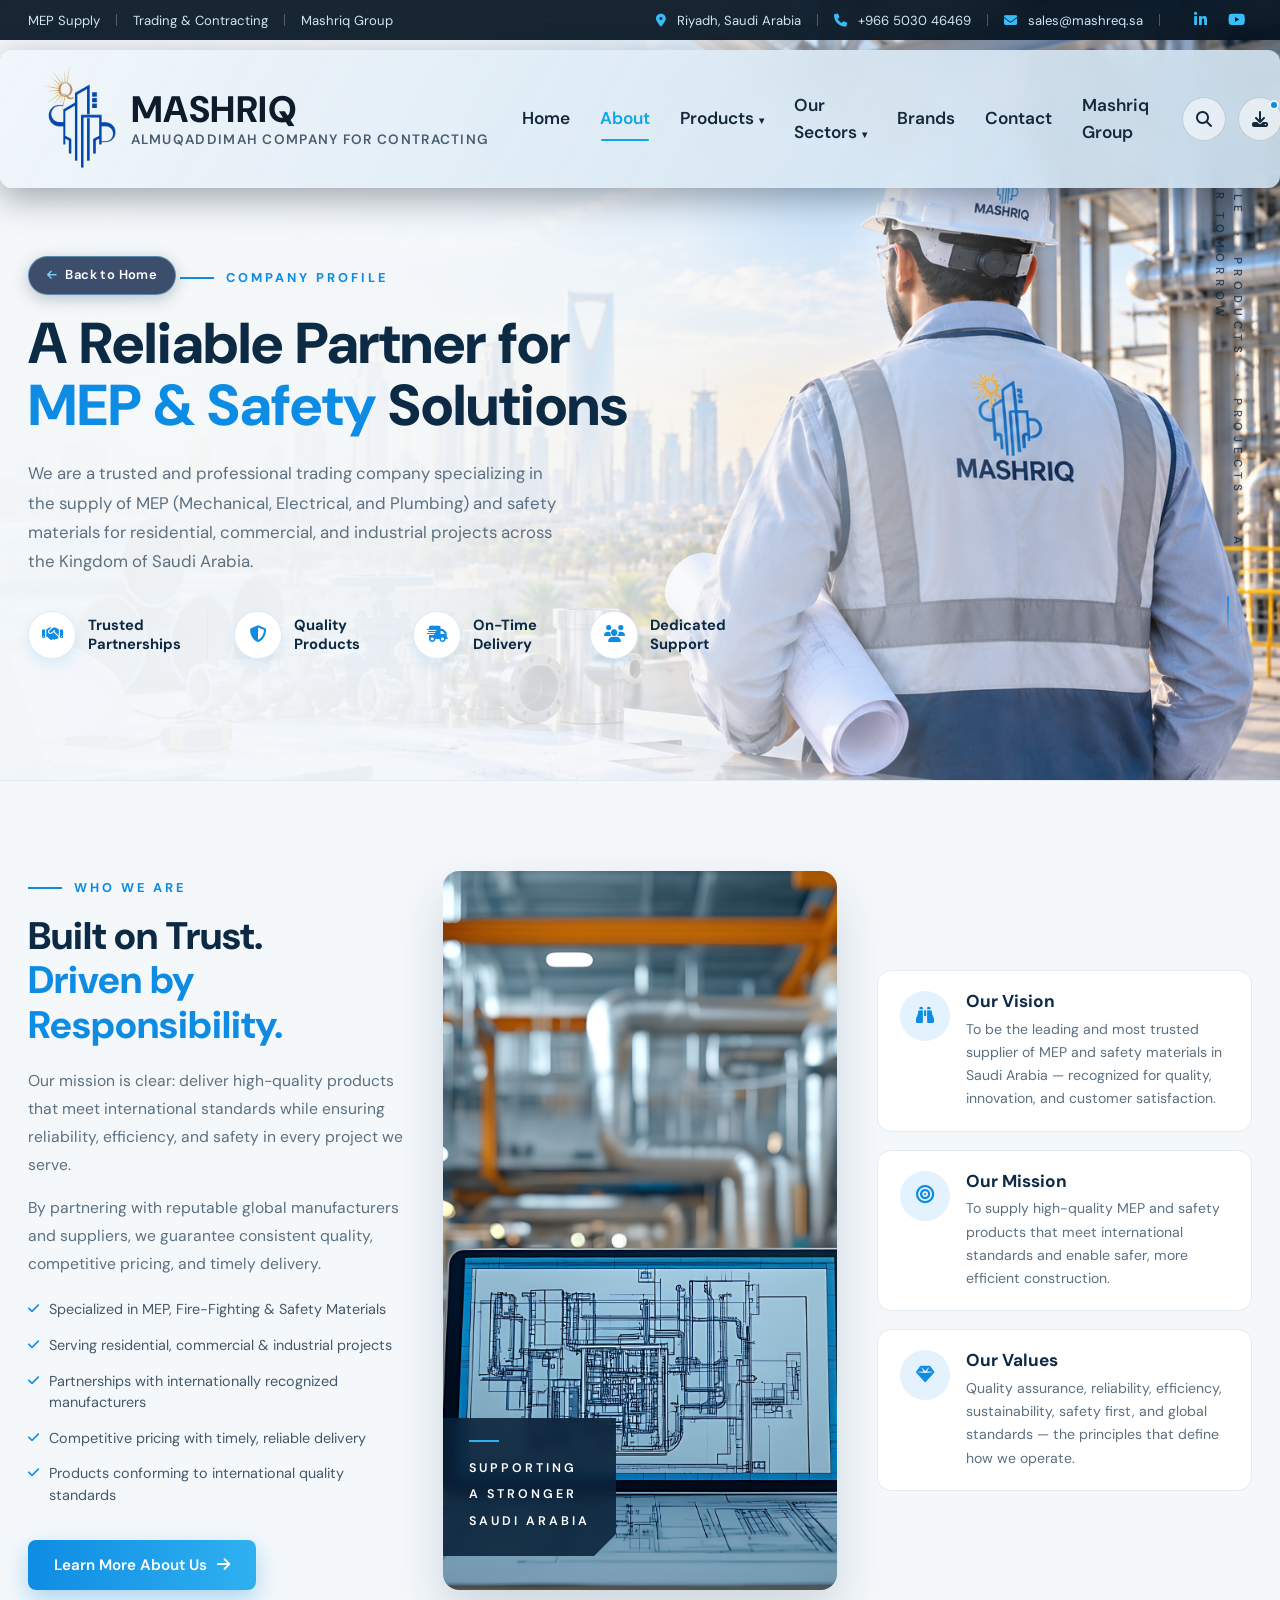
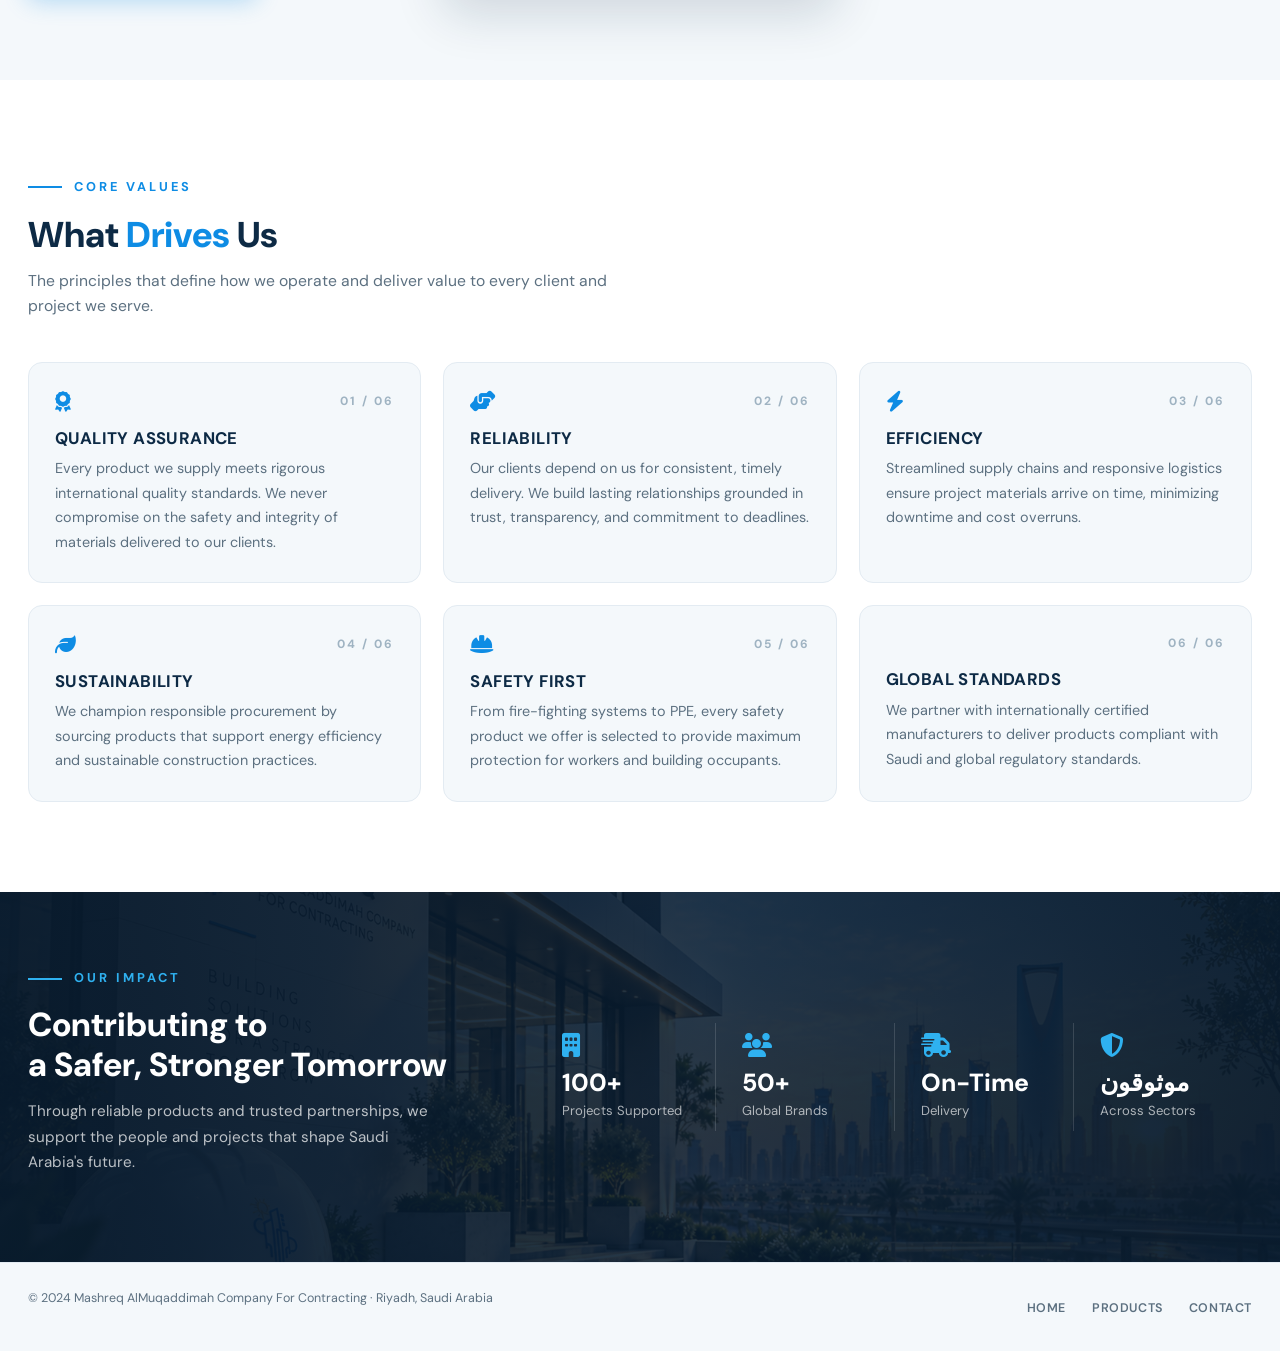
==== aboutus.html @ 063267ce "Initial commit of Mashriq Almuqaddimah site redesign with Saudi Arabia SEO. EOF  Co-authored-by: Cur" ====
<!DOCTYPE html>
<html lang="en" dir="ltr">
<head>
  <meta charset="UTF-8">
  <meta name="viewport" content="width=device-width, initial-scale=1.0">
  <title>About Us · Mashreq MEP & Safety</title>

  <link href="https://cdn.jsdelivr.net/npm/bootstrap@5.3.2/dist/css/bootstrap.min.css" rel="stylesheet">
  <link rel="preconnect" href="https://fonts.googleapis.com">
  <link rel="preconnect" href="https://fonts.gstatic.com" crossorigin>
  <link href="https://fonts.googleapis.com/css2?family=DM+Sans:ital,opsz,wght@0,9..40,300;0,9..40,400;0,9..40,500;0,9..40,600;0,9..40,700;1,9..40,400&family=DM+Serif+Display:ital@0;1&family=IBM+Plex+Mono:wght@400;500;600&display=swap" rel="stylesheet">
  <link rel="stylesheet" href="https://cdnjs.cloudflare.com/ajax/libs/font-awesome/6.5.0/css/all.min.css">
  <link rel="stylesheet" href="styles.css?v=10">
  <style>
    :root {
      --ab-navy: #0d2a45;
      --ab-blue: #0e8ce4;
      --ab-blue-light: #2fb1f0;
      --ab-ice: #f4f8fb;
      --ab-line: #e3ebf2;
      --ab-muted: #5c7080;
    }

    *, *::before, *::after { box-sizing: border-box; margin: 0; padding: 0; }
    html { scroll-behavior: smooth; }

    body {
      font-family: 'DM Sans', sans-serif;
      background: #fff;
      color: var(--ab-navy);
      overflow-x: hidden;
      font-size: 16px;
      line-height: 1.6;
      -webkit-font-smoothing: antialiased;
    }
    a { text-decoration: none; color: inherit; }
    img { max-width: 100%; display: block; }

    /* ── HERO ── */
    .ab-hero {
      position: relative;
      min-height: 780px;
      display: flex;
      align-items: center;
      background: url('./images/about-engineer.png') center 8% / cover no-repeat;
      overflow: hidden;
    }
    .ab-hero::before {
      content: '';
      position: absolute; inset: 0;
      background: linear-gradient(95deg,
        rgba(244, 248, 251, 0.98) 0%,
        rgba(244, 248, 251, 0.95) 34%,
        rgba(244, 248, 251, 0.78) 52%,
        rgba(244, 248, 251, 0.08) 78%);
    }
    .ab-hero-inner {
      position: relative; z-index: 2;
      width: 100%;
      max-width: 1280px;
      margin: 0 auto;
      padding: 215px 28px 80px;
    }
    .ab-eyebrow {
      display: inline-flex; align-items: center; gap: 12px;
      font-size: 0.8rem; font-weight: 700; letter-spacing: 3px;
      color: var(--ab-blue); text-transform: uppercase; margin-bottom: 16px;
    }
    .ab-eyebrow::before { content: ""; width: 34px; height: 2px; background: var(--ab-blue); }
    .ab-hero h1 {
      font-size: clamp(2.4rem, 4.6vw, 3.6rem);
      font-weight: 800; color: var(--ab-navy);
      line-height: 1.08; max-width: 620px; margin-bottom: 22px;
    }
    .ab-hero h1 span { color: var(--ab-blue); }
    .ab-hero-sub {
      color: var(--ab-muted); font-size: 1.05rem; line-height: 1.75;
      max-width: 540px; margin-bottom: 34px;
    }
    .ab-feats { display: flex; align-items: center; gap: 26px; flex-wrap: wrap; }
    .ab-feat { display: flex; align-items: center; gap: 12px; }
    .ab-feat + .ab-feat { border-left: 1px solid var(--ab-line); padding-left: 26px; }
    .ab-feat-icon {
      width: 48px; height: 48px; border-radius: 50%;
      background: #fff; border: 1px solid var(--ab-line);
      color: var(--ab-blue); display: grid; place-items: center;
      font-size: 1.05rem; flex: none;
      box-shadow: 0 6px 14px rgba(14, 140, 228, 0.10);
    }
    .ab-feat b { display: block; font-size: 0.92rem; color: var(--ab-navy); line-height: 1.25; }

    .ab-vertical {
      position: absolute; right: 34px; top: 50%; transform: translateY(-50%);
      z-index: 2; writing-mode: vertical-rl;
      font-size: 0.72rem; font-weight: 600; letter-spacing: 5px;
      text-transform: uppercase; color: rgba(13, 42, 69, 0.75);
      display: flex; align-items: center; gap: 18px;
    }
    .ab-vertical::after {
      content: ''; width: 2px; height: 56px;
      background: linear-gradient(180deg, var(--ab-blue), transparent);
      margin-top: 14px;
    }

    /* ── STORY ── */
    .ab-story { background: var(--ab-ice); padding: 90px 28px; border-top: 1px solid var(--ab-line); }
    .ab-story-inner { max-width: 1280px; margin: 0 auto; display: grid; grid-template-columns: 1fr 1.05fr 1fr; gap: 40px; align-items: stretch; }
    .ab-story h2 {
      font-size: clamp(1.9rem, 3vw, 2.5rem); font-weight: 800;
      color: var(--ab-navy); line-height: 1.15; margin-bottom: 20px;
    }
    .ab-story h2 span { color: var(--ab-blue); display: block; }
    .ab-story-copy p { color: var(--ab-muted); font-size: 0.98rem; line-height: 1.8; margin-bottom: 14px; }
    .ab-checklist { list-style: none; padding: 0; margin: 8px 0 26px; }
    .ab-checklist li {
      display: flex; align-items: flex-start; gap: 10px;
      padding: 7px 0; font-size: 0.9rem; color: #43596b; line-height: 1.5;
    }
    .ab-checklist i { color: var(--ab-blue); font-size: 0.8rem; margin-top: 4px; }
    .ab-btn {
      display: inline-flex; align-items: center; gap: 10px;
      background: linear-gradient(90deg, var(--ab-blue), var(--ab-blue-light));
      color: #fff; font-weight: 600; font-size: 0.95rem;
      padding: 13px 26px; border-radius: 8px;
      box-shadow: 0 10px 24px rgba(14, 140, 228, 0.32);
      transition: transform 0.25s ease, box-shadow 0.25s ease;
    }
    .ab-btn:hover { transform: translateY(-2px); box-shadow: 0 14px 30px rgba(14, 140, 228, 0.42); color: #fff; }

    .ab-story-img { position: relative; border-radius: 16px; overflow: hidden; min-height: 420px; box-shadow: 0 24px 50px rgba(13, 42, 69, 0.16); }
    .ab-story-img img { position: absolute; inset: 0; width: 100%; height: 100%; object-fit: cover; }
    .ab-img-badge {
      position: absolute; left: 0; bottom: 34px;
      background: rgba(10, 34, 56, 0.88); backdrop-filter: blur(6px);
      color: #fff; padding: 22px 26px;
      clip-path: polygon(0 0, 100% 0, 100% calc(100% - 22px), calc(100% - 22px) 100%, 0 100%);
      max-width: 220px;
    }
    .ab-img-badge::before { content: ''; display: block; width: 30px; height: 2px; background: var(--ab-blue-light); margin-bottom: 12px; }
    .ab-img-badge span {
      font-size: 0.78rem; font-weight: 600; letter-spacing: 3px;
      text-transform: uppercase; line-height: 1.9;
    }

    .ab-vm-cards { display: flex; flex-direction: column; gap: 18px; justify-content: center; }
    .ab-vm-card {
      background: #fff; border: 1px solid var(--ab-line); border-radius: 14px;
      padding: 20px 22px; display: flex; gap: 16px; align-items: flex-start;
      transition: transform 0.25s ease, box-shadow 0.25s ease;
    }
    .ab-vm-card:hover { transform: translateY(-4px); box-shadow: 0 18px 36px rgba(13, 42, 69, 0.10); }
    .ab-vm-icon {
      width: 50px; height: 50px; border-radius: 50%; flex: none;
      background: #e3f2fc; color: var(--ab-blue);
      display: grid; place-items: center; font-size: 1.15rem;
    }
    .ab-vm-card h4 { font-size: 1.08rem; font-weight: 700; color: var(--ab-navy); margin-bottom: 6px; }
    .ab-vm-card p { font-size: 0.88rem; color: var(--ab-muted); line-height: 1.65; margin: 0; }

    /* ── VALUES ── */
    .ab-values { background: #fff; padding: 90px 28px; }
    .ab-values-inner { max-width: 1280px; margin: 0 auto; }
    .ab-values-head { max-width: 620px; margin-bottom: 44px; }
    .ab-values-head h2 { font-size: clamp(1.8rem, 2.8vw, 2.4rem); font-weight: 800; color: var(--ab-navy); margin-bottom: 12px; }
    .ab-values-head h2 span { color: var(--ab-blue); }
    .ab-values-head p { color: var(--ab-muted); font-size: 0.98rem; }
    .ab-values-grid { display: grid; grid-template-columns: repeat(3, 1fr); gap: 22px; }
    .ab-value-card {
      background: var(--ab-ice); border: 1px solid var(--ab-line); border-radius: 14px;
      padding: 28px 26px; transition: transform 0.25s ease, box-shadow 0.25s ease, background 0.25s ease;
    }
    .ab-value-card:hover { transform: translateY(-5px); background: #fff; box-shadow: 0 18px 38px rgba(13, 42, 69, 0.10); }
    .ab-value-top { display: flex; align-items: center; justify-content: space-between; margin-bottom: 16px; }
    .ab-value-top i { color: var(--ab-blue); font-size: 1.3rem; }
    .ab-value-top span { font-size: 0.75rem; font-weight: 700; letter-spacing: 2px; color: #9fb3c2; }
    .ab-value-card h4 { font-size: 1.05rem; font-weight: 700; color: var(--ab-navy); text-transform: uppercase; letter-spacing: 0.4px; margin-bottom: 8px; }
    .ab-value-card p { font-size: 0.9rem; color: var(--ab-muted); line-height: 1.7; margin: 0; }

    /* ── IMPACT ── */
    .ab-impact { position: relative; background: #0a2238; overflow: hidden; }
    .ab-impact::before {
      content: ''; position: absolute; inset: 0;
      background: url('./images/hq-skyline.png') center / cover no-repeat;
      opacity: 0.28;
    }
    .ab-impact::after {
      content: ''; position: absolute; inset: 0;
      background: linear-gradient(90deg, rgba(8, 26, 44, 0.92) 0%, rgba(8, 26, 44, 0.55) 55%, rgba(8, 26, 44, 0.85) 100%);
    }
    .ab-impact-inner {
      position: relative; z-index: 2;
      max-width: 1280px; margin: 0 auto; padding: 70px 28px;
      display: flex; align-items: center; gap: 50px; flex-wrap: wrap;
    }
    .ab-impact-copy { flex: 1 1 380px; color: #fff; }
    .ab-impact-copy .ab-eyebrow { color: var(--ab-blue-light); }
    .ab-impact-copy .ab-eyebrow::before { background: var(--ab-blue-light); }
    .ab-impact-copy h2 { font-size: clamp(1.7rem, 2.6vw, 2.2rem); font-weight: 800; line-height: 1.2; margin-bottom: 14px; }
    .ab-impact-copy p { color: rgba(255, 255, 255, 0.72); font-size: 0.95rem; line-height: 1.7; max-width: 420px; }
    .ab-stats { flex: 2 1 560px; display: grid; grid-template-columns: repeat(4, 1fr); gap: 0; }
    .ab-stat { padding: 10px 26px; text-align: left; }
    .ab-stat + .ab-stat { border-left: 1px solid rgba(255, 255, 255, 0.14); }
    .ab-stat i { color: var(--ab-blue-light); font-size: 1.5rem; margin-bottom: 12px; }
    .ab-stat b { display: block; font-size: 1.55rem; font-weight: 800; color: #fff; line-height: 1.1; margin-bottom: 6px; }
    .ab-stat small { display: block; color: rgba(255, 255, 255, 0.65); font-size: 0.82rem; line-height: 1.4; }

    /* ── FOOTER ── */
    .mini-footer {
      background: var(--ab-ice); border-top: 1px solid var(--ab-line);
      padding: 26px 28px; display: flex; align-items: center;
      justify-content: space-between; flex-wrap: wrap; gap: 14px;
    }
    .mini-footer p { font-size: 0.78rem; color: var(--ab-muted); }
    .mini-footer .links a {
      font-size: 0.78rem; font-weight: 600; color: var(--ab-muted);
      margin-left: 22px; text-transform: uppercase; letter-spacing: 0.6px;
      transition: color 0.2s;
    }
    .mini-footer .links a:hover { color: var(--ab-blue); }

    /* ── ANIMATIONS ── */
    .fade-up { opacity: 0; transform: translateY(22px); transition: opacity 0.6s ease, transform 0.6s ease; }
    .fade-up.visible { opacity: 1; transform: translateY(0); }
    .fade-up:nth-child(2) { transition-delay: 0.08s; }
    .fade-up:nth-child(3) { transition-delay: 0.16s; }
    .fade-up:nth-child(4) { transition-delay: 0.24s; }

    /* ── RESPONSIVE ── */
    @media (max-width: 1120px) {
      .ab-story-inner { grid-template-columns: 1fr 1fr; }
      .ab-vm-cards { grid-column: 1 / -1; display: grid; grid-template-columns: repeat(3, 1fr); }
    }
    @media (max-width: 900px) {
      .ab-hero-inner { padding-top: 195px; }
      .ab-vertical { display: none; }
      .ab-story-inner { grid-template-columns: 1fr; }
      .ab-story-img { min-height: 320px; }
      .ab-vm-cards { grid-template-columns: 1fr; }
      .ab-values-grid { grid-template-columns: 1fr 1fr; }
      .ab-stats { grid-template-columns: 1fr 1fr; gap: 26px 0; }
      .ab-stat:nth-child(3) { border-left: 0; }
    }
    @media (max-width: 560px) {
      .ab-feat + .ab-feat { border-left: 0; padding-left: 0; }
      .ab-values-grid { grid-template-columns: 1fr; }
      .ab-stats { grid-template-columns: 1fr; }
      .ab-stat + .ab-stat { border-left: 0; border-top: 1px solid rgba(255,255,255,0.14); padding-top: 22px; }
      .ab-impact-inner { padding: 54px 24px; }
      .ab-story, .ab-values { padding: 60px 24px; }
    }
  </style>
  <!-- ============== NAV2 (same as index) ============== -->
<style>
    /* ── Navbar redesign (mockup style) ── */
    .nav2-wrap {
      position: fixed;
      top: 0;
      left: 0;
      right: 0;
      z-index: 1030;
    }
    .nav2-utility {
      background: rgba(6, 20, 34, 0.92);
      backdrop-filter: blur(10px);
      -webkit-backdrop-filter: blur(10px);
      color: #cfe6f5;
      font-size: 0.82rem;
    }
    .nav2-utility-inner {
      max-width: 1780px;
      margin: 0 auto;
      padding: 8px 28px;
      display: flex;
      align-items: center;
      justify-content: space-between;
      gap: 18px;
    }
    .nav2-u-left,
    .nav2-u-right {
      display: flex;
      align-items: center;
      gap: 0;
      list-style: none;
      margin: 0;
      padding: 0;
    }
    .nav2-u-left li,
    .nav2-u-right li {
      display: flex;
      align-items: center;
    }
    .nav2-u-left li:not(:first-child)::before,
    .nav2-u-right li:not(:first-child)::before {
      content: '';
      width: 1px;
      height: 12px;
      background: rgba(207, 230, 245, 0.3);
      margin: 0 16px;
    }
    .nav2-u-left a,
    .nav2-u-right a,
    .nav2-u-right span {
      color: #cfe6f5;
      text-decoration: none;
      white-space: nowrap;
      transition: color 0.15s;
    }
    .nav2-u-left a:hover,
    .nav2-u-right a:hover { color: #38bdf8; }
    .nav2-u-right i { color: #38bdf8; margin-right: 7px; }
    .nav2-u-soc {
      display: flex;
      gap: 14px;
      margin-left: 18px;
    }
    .nav2-u-soc a {
      color: #9fc3da;
      font-size: 0.95rem;
    }
    .nav2-u-soc a:hover { color: #38bdf8; }

    /* Floating glass navbar */
    .nav2-main {
      margin: 10px auto 0;
      max-width: 1780px;
      background: linear-gradient(120deg, rgba(240, 246, 251, 0.97) 0%, rgba(219, 233, 244, 0.93) 55%, rgba(205, 224, 239, 0.9) 100%);
      backdrop-filter: blur(14px);
      -webkit-backdrop-filter: blur(14px);
      border-radius: 12px;
      box-shadow: 0 10px 34px rgba(2, 12, 24, 0.35);
    }
    .nav2-main-inner {
      max-width: 1780px;
      margin: 0 auto;
      padding: 14px 40px;
      display: flex;
      align-items: center;
      justify-content: space-between;
      gap: 20px;
    }
    .nav2-brand {
      display: flex;
      align-items: center;
      gap: 12px;
      text-decoration: none;
      flex-shrink: 0;
    }
    .nav2-brand img {
      height: 110px;
      width: auto;
    }
    .nav2-brand-name {
      display: block;
      font-size: 2.3rem;
      font-weight: 800;
      color: #0d1b2a;
      letter-spacing: 0.5px;
      line-height: 1.15;
    }
    .nav2-brand-sub {
      display: block;
      font-size: 0.85rem;
      font-weight: 600;
      color: #4a5c6d;
      letter-spacing: 1.3px;
      text-transform: uppercase;
      line-height: 1.5;
    }
    .nav2-links {
      display: flex;
      align-items: center;
      gap: 4px;
      list-style: none;
      margin: 0;
      padding: 0;
    }
    .nav2-link {
      position: relative;
      display: block;
      padding: 12px 13px;
      color: #14293c;
      font-size: 1.08rem;
      font-weight: 600;
      text-decoration: none;
      border-radius: 8px;
      transition: color 0.15s, background 0.15s;
    }
    .nav2-link:hover { color: #0ea5e9; }
    .nav2-link.active { color: #0ea5e9; }
    .nav2-link.active::after {
      content: '';
      position: absolute;
      left: 14px;
      right: 14px;
      bottom: 4px;
      height: 2px;
      border-radius: 2px;
      background: #0ea5e9;
    }
    .nav2-dd {
      position: relative;
    }
    .nav2-dd > .nav2-link::after {
      content: '▾';
      font-size: 0.65rem;
      margin-left: 5px;
    }
    .nav2-dd-menu {
      position: absolute;
      top: calc(100% + 8px);
      left: 0;
      min-width: 230px;
      background: #fff;
      border-radius: 10px;
      box-shadow: 0 16px 44px rgba(2, 12, 24, 0.25);
      padding: 8px 0;
      opacity: 0;
      pointer-events: none;
      transform: translateY(-6px);
      transition: opacity 0.18s, transform 0.18s;
      z-index: 1100;
    }
    .nav2-dd:hover .nav2-dd-menu,
    .nav2-dd:focus-within .nav2-dd-menu {
      opacity: 1;
      pointer-events: all;
      transform: translateY(0);
    }
    .nav2-dd-menu a {
      display: block;
      padding: 10px 18px;
      color: #14293c;
      font-size: 0.92rem;
      font-weight: 500;
      text-decoration: none;
    }
    .nav2-dd-menu a:hover { background: #eaf4fb; color: #0ea5e9; }

    .nav2-right {
      display: flex;
      align-items: center;
      gap: 12px;
      flex-shrink: 0;
    }
    .nav2-icon-btn {
      width: 44px;
      height: 44px;
      border-radius: 50%;
      border: 1px solid rgba(20, 41, 60, 0.18);
      background: rgba(255, 255, 255, 0.55);
      color: #14293c;
      font-size: 1rem;
      cursor: pointer;
      display: flex;
      align-items: center;
      justify-content: center;
      transition: background 0.2s, color 0.2s, border-color 0.2s, transform 0.2s;
    }
    .nav2-icon-btn:hover {
      background: #0ea5e9;
      border-color: #0ea5e9;
      color: #fff;
      transform: translateY(-2px);
    }
    .nav2-icon-btn.dl { position: relative; }
    .nav2-icon-btn.dl::after {
      content: '';
      position: absolute;
      top: 2px;
      right: 2px;
      width: 10px;
      height: 10px;
      border-radius: 50%;
      background: #0e8ce4;
      border: 2px solid #eef4f9;
    }
    .nav2-sep {
      width: 1px;
      height: 26px;
      background: rgba(20, 41, 60, 0.18);
    }
    .nav2-lang {
      display: flex;
      align-items: center;
      gap: 7px;
      background: none;
      border: none;
      color: #14293c;
      font-size: 1rem;
      font-weight: 600;
      cursor: pointer;
    }
    .nav2-lang:hover { color: #0ea5e9; }
    .nav2-quote {
      display: inline-flex;
      align-items: center;
      gap: 9px;
      background: #0e8ce4;
      color: #fff;
      font-size: 0.95rem;
      font-weight: 700;
      padding: 14px 26px;
      border-radius: 9px;
      text-decoration: none;
      box-shadow: 0 8px 22px rgba(14, 140, 228, 0.4);
      transition: background 0.2s, transform 0.2s;
    }
    .nav2-quote:hover {
      background: #0b74c2;
      transform: translateY(-1px);
      color: #fff;
    }

    /* Push page content below fixed nav */
    body { padding-top: 0 !important; }
    #navbar.navbar-custom { display: none !important; }

    @media (max-width: 1140px) {
      .nav2-links { display: none; }
    }
    @media (max-width: 768px) {
      .nav2-utility-inner { padding: 6px 16px; font-size: 0.72rem; }
      .nav2-u-left { display: none; }
      .nav2-main { margin: 8px 12px 0; }
      .nav2-right .nav2-quote { padding: 11px 16px; font-size: 0.85rem; }
      .nav2-icon-btn { width: 38px; height: 38px; font-size: 0.85rem; }
      .nav2-sep { display: none; }
    }
    /* ---- Back to Home pill (top of hero) ---- */
  .back-home {
    display: inline-flex; align-items: center; gap: 8px;
    padding: 8px 18px; margin-bottom: 18px;
    background: rgba(255, 255, 255, 0.14);
    border: 1px solid rgba(255, 255, 255, 0.35);
    border-radius: 999px;
    color: #fff; font-size: 13px; font-weight: 600; letter-spacing: 0.4px;
    text-decoration: none;
    backdrop-filter: blur(6px); -webkit-backdrop-filter: blur(6px);
    transition: background .18s ease, transform .18s ease, color .18s ease;
  }
  .back-home i { font-size: 11px; transition: transform .18s ease; }
  .back-home:hover { background: #fff; color: #14294c; transform: translateX(-2px); }
  .back-home:hover i { transform: translateX(-2px); }
  /* ---- Back to Home pill on light heroes: dark bluish tint ---- */
  .back-home.on-light {
    background: rgba(20, 41, 76, 0.82);
    border: 1px solid rgba(125, 211, 248, 0.45);
    color: #ffffff;
    box-shadow: 0 4px 16px rgba(13, 42, 69, 0.25);
    backdrop-filter: blur(6px); -webkit-backdrop-filter: blur(6px);
  }
  .back-home.on-light i { color: #7dd3f8; }
  .back-home.on-light:hover { background: #0e8ce4; border-color: #0e8ce4; color: #fff; }
  .back-home.on-light:hover i { color: #fff; }
</style>
  
  <link href="https://fonts.googleapis.com/css2?family=Tajawal:wght@400;500;700;800&display=swap" rel="stylesheet">
  <style>
    html[lang="ar"] body, html[lang="ar"] h1, html[lang="ar"] h2, html[lang="ar"] h3, html[lang="ar"] h4, html[lang="ar"] h5, html[lang="ar"] h6,
    html[lang="ar"] p, html[lang="ar"] span, html[lang="ar"] b, html[lang="ar"] small, html[lang="ar"] li, html[lang="ar"] a, html[lang="ar"] button { font-family: 'Tajawal', 'DM Sans', sans-serif !important; }
    html[lang="ar"] h1 { font-size: calc(1em * 0.94); line-height: 1.35; }
    html[lang="ar"] h2 { line-height: 1.4; }
    html[lang="ar"] * { letter-spacing: 0 !important; }
    html[lang="ar"] a[href^="tel"], html[lang="ar"] a[href^="mailto"], html[lang="ar"] .ab-vertical { direction: ltr; unicode-bidi: embed; }
    html[lang="ar"] .ab-checklist li i { margin-left: 10px; margin-right: 0; }
    html[dir="rtl"] .fa-arrow-right { transform: scaleX(-1); }
  </style>
</head>
<body>

<div class="nav2-wrap">
    <div class="nav2-utility">
      <div class="nav2-utility-inner">
        <ul class="nav2-u-left">
          <li><a href="./mep-home.html#products">MEP Supply</a></li>
          <li><a href="./mep-home.html#about" data-i18n="sect_link1">Trading &amp; Contracting</a></li>
          <li><a href="./mep-home.html">Mashriq Group</a></li>
        </ul>
        <ul class="nav2-u-right">
          <li><span><i class="fa-solid fa-location-dot"></i> Riyadh, Saudi Arabia</span></li>
          <li><a href="tel:+966503046469"><i class="fa-solid fa-phone"></i> +966 5030 46469</a></li>
          <li><a href="mailto:sales@mashreq.sa"><i class="fa-solid fa-envelope"></i> sales@mashreq.sa</a></li>
          <li>
            <span class="nav2-u-soc">
              <a href="#" aria-label="LinkedIn"><i class="fa-brands fa-linkedin-in"></i></a>
              <a href="#" aria-label="YouTube"><i class="fa-brands fa-youtube"></i></a>
            </span>
          </li>
        </ul>
      </div>
    </div>

    <nav class="nav2-main">
      <div class="nav2-main-inner">
        <a href="./mep-home.html" class="nav2-brand">
          <img src="./images/logo.png" alt="Mashreq Logo">
          <span>
            <span class="nav2-brand-name" data-i18n="brand_name">MASHRIQ</span>
            <span class="nav2-brand-sub" data-i18n="brand_tagline">Almuqaddimah Company<br>For Contracting</span>
          </span>
        </a>

        <ul class="nav2-links">
          <li><a class="nav2-link" href="./mep-home.html" data-i18n="nav_home">Home</a></li>
          <li><a class="nav2-link active" href="./aboutus.html" data-i18n="nav_about">About</a></li>
          <li class="nav2-dd">
            <a class="nav2-link" href="./products.html" data-i18n="nav_products">Products</a>
          </li>
          <li class="nav2-dd">
            <a class="nav2-link" href="#">Our Sectors</a>
            <div class="nav2-dd-menu">
              <a href="./mep-home.html" data-i18n="sect_link1">Trading &amp; Contracting</a>
              <a href="./sectors.html" data-i18n="sect_link2">Mashreq Rentals</a>
              <a href="./sectors.html" data-i18n="sect_link3">Mashreq Operation &amp; Maintenance</a>
              <a href="./sectors.html" data-i18n="sect_link4">Mashreq Facility Management</a>
            </div>
          </li>
          <li><a class="nav2-link" href="./brands.html" data-i18n="nav_brands">Brands</a></li>
          <li><a class="nav2-link" href="./contact.html" data-i18n="nav_contact">Contact</a></li>
          <li><a class="nav2-link" href="./mep-home.html">Mashriq Group</a></li>
        </ul>

        <div class="nav2-right">
          <button class="nav2-icon-btn" title="Search" aria-label="Search"><i class="fa-solid fa-magnifying-glass"></i></button>
          <a class="nav2-icon-btn dl" href="files/a4%20brochure%20final.pdf" download title="Downloads / Catalogue" aria-label="Download Brochure"><i class="fa-solid fa-download"></i></a>
          <button class="nav2-icon-btn" title="Account" aria-label="Profile"><i class="fa-regular fa-user"></i></button>
          <span class="nav2-sep"></span>
          <button class="nav2-lang" id="langToggle" title="Toggle Language">
            <i class="fa-solid fa-globe"></i> عربي
          </button>
          <a class="nav2-quote" href="./get-quote.html" data-i18n="nav_quote">Get a Quote <i class="fa-solid fa-arrow-right"></i></a>
        </div>
      </div>
    </nav>
  </div>

<!-- ============== NAVBAR ============== -->


  
<nav class="mob-nav" id="mobNav">
  <div class="mob-nav-bar">

    <!-- Brand -->
    <a href="./mep-home.html" class="mob-brand">
      <img src="./images/logo.png" alt="Mashriq Logo" class="mob-logo">
      <div class="mob-brand-info">
        <span class="mob-brand-name">MASHRIQ</span>
        <span class="mob-brand-tagline" data-i18n="brand_tagline">Almuqaddimah Company For Contracting</span>
        <span class="mob-brand-sub">+966 503046469 | sales@mashreq.sa</span>
      </div>
    </a>

    <!-- Hamburger -->
    <button class="mob-burger" id="mobBurger" aria-label="Open menu">
      <span></span>
      <span></span>
      <span></span>
    </button>

  </div>

  <!-- Full overlay menu -->
  <div class="mob-overlay" id="mobOverlay">
    <div class="mob-overlay-inner">

      <!-- Top row in overlay -->
      <div class="mob-overlay-top">
        <a href="./mep-home.html" class="mob-brand">
          <img src="./images/logo.png" alt="Mashriq Logo" class="mob-logo">
          <div class="mob-brand-info">
            <span class="mob-brand-name">MASHRIQ</span>
            <span class="mob-brand-tagline" data-i18n="brand_tagline">Almuqaddimah Company For Contracting</span>
            <span class="mob-brand-sub">+966 503046469 | sales@mashreq.sa</span>
          </div>
        </a>
        <button class="mob-close" id="mobClose" aria-label="Close menu"><i class="fa-solid fa-xmark"></i></button>
      </div>

      <!-- Links -->
      <ul class="mob-menu-links">
        <li><a href="./mep-home.html" class="mob-menu-link active"><i class="fa-solid fa-house"></i><span data-i18n="nav_home">Home</span></a></li>
        <li><a href="./aboutus.html" class="mob-menu-link"><i class="fa-solid fa-building"></i><span data-i18n="nav_about">About Us</span></a></li>
        <li>
          <button class="mob-menu-link mob-acc-btn" id="mobAccBtn" aria-expanded="false" aria-controls="mobAccBody">
            <i class="fa-solid fa-table-cells-large"></i>
            <span data-i18n="nav_sectors">Our Sectors</span>
            <i class="fa-solid fa-chevron-down mob-chev"></i>
          </button>
          <div class="mob-acc-body" id="mobAccBody">
            <a href="./mep-home.html" class="mob-sub-link" data-i18n="sect_link1">Trading &amp; Contracting</a>
            <a href="./sectors.html" class="mob-sub-link" data-i18n="sect_link2">Mashreq Rentals</a>
            <a href="./sectors.html" class="mob-sub-link" data-i18n="sect_link3">Mashreq Operation &amp; Maintenance</a>
            <a href="./sectors.html" class="mob-sub-link" data-i18n="sect_link4">Mashreq Facility Management</a>
          </div>
        </li>
        <li><a href="./products.html" class="mob-menu-link"><i class="fa-solid fa-box-open"></i><span data-i18n="nav_products">Our Products</span></a></li>
        <li><a href="./brands.html" class="mob-menu-link"><i class="fa-solid fa-file-lines"></i><span data-i18n="nav_brands">Brands</span></a></li>
        <li><a href="./contact.html" class="mob-menu-link"><i class="fa-solid fa-envelope"></i><span data-i18n="nav_contact">Contact Us</span></a></li>
      </ul>

      <!-- Contact block -->
      <div class="mob-contact">
        <a href="tel:+966503046469"><i class="fa-solid fa-phone"></i>+966 50 304 6469</a>
        <a href="mailto:sales@mashreq.sa"><i class="fa-solid fa-envelope"></i>sales@mashreq.sa</a>
        <span class="mob-c-item"><i class="fa-solid fa-location-dot"></i>Riyadh, Saudi Arabia</span>
      </div>

      <!-- Socials -->
      <div class="mob-socials">
        <a href="#" aria-label="LinkedIn"><i class="fa-brands fa-linkedin-in"></i></a>
        <a href="#" aria-label="Instagram"><i class="fa-brands fa-instagram"></i></a>
        <a href="#" aria-label="YouTube"><i class="fa-brands fa-youtube"></i></a>
      </div>

      <!-- Bottom actions -->
      <div class="mob-overlay-footer">
        <a href="./get-quote.html" class="mob-cta-btn"><span data-i18n="nav_quote">Get a Quote</span> <i class="fa-solid fa-arrow-right"></i></a>
        <button class="mob-lang-btn" id="langToggleMob" data-i18n="nav_lang">عربي</button>
      </div>

      <div class="mob-tagline-bottom" data-i18n="tagline_people">People · Projects · Progress</div>

    </div>
  </div>
</nav>
 
  
  <!-- ============== NAVBAR ============== -->
  

  
  <!-- ============== HERO ============== -->
  <section class="ab-hero">
    <div class="ab-hero-inner">
    <a href="./mep-home.html" class="back-home on-light"><i class="fa-solid fa-arrow-left"></i><span data-i18n="back_home">Back to Home</span></a>
    <div class="ab-eyebrow" data-i18n="ab_eyebrow">Company Profile</div>
      <h1 data-i18n="ab_h1">A Reliable Partner for<br><span>MEP &amp; Safety</span> Solutions</h1>
      <p class="ab-hero-sub" data-i18n="ab_hero_sub">
        We are a trusted and professional trading company specializing in the supply of MEP (Mechanical, Electrical, and Plumbing) and safety materials for residential, commercial, and industrial projects across the Kingdom of Saudi Arabia.
      </p>
      <div class="ab-feats">
        <div class="ab-feat">
          <span class="ab-feat-icon"><i class="fa-solid fa-handshake"></i></span>
          <b data-i18n="ab_feat1">Trusted<br>Partnerships</b>
        </div>
        <div class="ab-feat">
          <span class="ab-feat-icon"><i class="fa-solid fa-shield-halved"></i></span>
          <b data-i18n="ab_feat2">Quality<br>Products</b>
        </div>
        <div class="ab-feat">
          <span class="ab-feat-icon"><i class="fa-solid fa-truck-fast"></i></span>
          <b data-i18n="ab_feat3">On-Time<br>Delivery</b>
        </div>
        <div class="ab-feat">
          <span class="ab-feat-icon"><i class="fa-solid fa-users"></i></span>
          <b data-i18n="ab_feat4">Dedicated<br>Support</b>
        </div>
      </div>
    </div>
    <div class="ab-vertical" data-i18n="ab_vertical">People&nbsp;&nbsp;·&nbsp;&nbsp;Products&nbsp;&nbsp;·&nbsp;&nbsp;Projects&nbsp;&nbsp;·&nbsp;&nbsp;A Safer Tomorrow</div>
  </section>

  <!-- ============== WHO WE ARE / STORY ============== -->
  <section class="ab-story">
    <div class="ab-story-inner">

      <div class="ab-story-copy fade-up">
        <div class="ab-eyebrow" data-i18n="ab_who">Who We Are</div>
        <h2 data-i18n="ab_story_h2">Built on Trust.<span>Driven by Responsibility.</span></h2>
        <p data-i18n="ab_story_p1">
          Our mission is clear: deliver high-quality products that meet international standards while ensuring reliability, efficiency, and safety in every project we serve.
        </p>
        <p data-i18n="ab_story_p2">
          By partnering with reputable global manufacturers and suppliers, we guarantee consistent quality, competitive pricing, and timely delivery.
        </p>
        <ul class="ab-checklist">
          <li><i class="fa-solid fa-check"></i><span data-i18n="ab_check1">Specialized in MEP, Fire-Fighting &amp; Safety Materials</span></li>
          <li><i class="fa-solid fa-check"></i><span data-i18n="ab_check2">Serving residential, commercial &amp; industrial projects</span></li>
          <li><i class="fa-solid fa-check"></i><span data-i18n="ab_check3">Partnerships with internationally recognized manufacturers</span></li>
          <li><i class="fa-solid fa-check"></i><span data-i18n="ab_check4">Competitive pricing with timely, reliable delivery</span></li>
          <li><i class="fa-solid fa-check"></i><span data-i18n="ab_check5">Products conforming to international quality standards</span></li>
        </ul>
        <a href="./products.html" class="ab-btn"><span data-i18n="ab_learn_more">Learn More About Us</span> <i class="fa-solid fa-arrow-right"></i></a>
      </div>

      <div class="ab-story-img fade-up">
        <img src="./images/mep.jpeg" alt="MEP materials" onerror="this.src='https://images.unsplash.com/photo-1558618666-fcd25c85cd64?w=600&q=80'">
        <div class="ab-img-badge">
          <span data-i18n="ab_img_badge">Supporting<br>a Stronger<br>Saudi Arabia</span>
        </div>
      </div>

      <div class="ab-vm-cards fade-up">
        <div class="ab-vm-card">
          <span class="ab-vm-icon"><i class="fa-solid fa-binoculars"></i></span>
          <div>
            <h4 data-i18n="ab_vision_t">Our Vision</h4>
            <p data-i18n="ab_vision_p">To be the leading and most trusted supplier of MEP and safety materials in Saudi Arabia — recognized for quality, innovation, and customer satisfaction.</p>
          </div>
        </div>
        <div class="ab-vm-card">
          <span class="ab-vm-icon"><i class="fa-solid fa-bullseye"></i></span>
          <div>
            <h4 data-i18n="ab_mission_t">Our Mission</h4>
            <p data-i18n="ab_mission_p">To supply high-quality MEP and safety products that meet international standards and enable safer, more efficient construction.</p>
          </div>
        </div>
        <div class="ab-vm-card">
          <span class="ab-vm-icon"><i class="fa-solid fa-gem"></i></span>
          <div>
            <h4 data-i18n="ab_values_t">Our Values</h4>
            <p data-i18n="ab_values_p">Quality assurance, reliability, efficiency, sustainability, safety first, and global standards — the principles that define how we operate.</p>
          </div>
        </div>
      </div>

    </div>
  </section>

  <!-- ============== CORE VALUES ============== -->
  <section class="ab-values">
    <div class="ab-values-inner">
      <div class="ab-values-head fade-up">
        <div class="ab-eyebrow" data-i18n="ab_cv_eyebrow">Core Values</div>
        <h2 data-i18n="ab_cv_h2">What <span>Drives</span> Us</h2>
        <p data-i18n="ab_cv_sub">The principles that define how we operate and deliver value to every client and project we serve.</p>
      </div>

      <div class="ab-values-grid">
        <div class="ab-value-card fade-up">
          <div class="ab-value-top"><i class="fa-solid fa-award"></i><span>01 / 06</span></div>
          <h4 data-i18n="ab_val1_t">Quality Assurance</h4>
          <p data-i18n="ab_val1_p">Every product we supply meets rigorous international quality standards. We never compromise on the safety and integrity of materials delivered to our clients.</p>
        </div>
        <div class="ab-value-card fade-up">
          <div class="ab-value-top"><i class="fa-solid fa-handshake-angle"></i><span>02 / 06</span></div>
          <h4 data-i18n="ab_val2_t">Reliability</h4>
          <p data-i18n="ab_val2_p">Our clients depend on us for consistent, timely delivery. We build lasting relationships grounded in trust, transparency, and commitment to deadlines.</p>
        </div>
        <div class="ab-value-card fade-up">
          <div class="ab-value-top"><i class="fa-solid fa-bolt"></i><span>03 / 06</span></div>
          <h4 data-i18n="ab_val3_t">Efficiency</h4>
          <p data-i18n="ab_val3_p">Streamlined supply chains and responsive logistics ensure project materials arrive on time, minimizing downtime and cost overruns.</p>
        </div>
        <div class="ab-value-card fade-up">
          <div class="ab-value-top"><i class="fa-solid fa-leaf"></i><span>04 / 06</span></div>
          <h4 data-i18n="ab_val4_t">Sustainability</h4>
          <p data-i18n="ab_val4_p">We champion responsible procurement by sourcing products that support energy efficiency and sustainable construction practices.</p>
        </div>
        <div class="ab-value-card fade-up">
          <div class="ab-value-top"><i class="fa-solid fa-helmet-safety"></i><span>05 / 06</span></div>
          <h4 data-i18n="ab_val5_t">Safety First</h4>
          <p data-i18n="ab_val5_p">From fire-fighting systems to PPE, every safety product we offer is selected to provide maximum protection for workers and building occupants.</p>
        </div>
        <div class="ab-value-card fade-up">
          <div class="ab-value-top"><i class="fa-solid fa-earth-globe"></i><span>06 / 06</span></div>
          <h4 data-i18n="ab_val6_t">Global Standards</h4>
          <p data-i18n="ab_val6_p">We partner with internationally certified manufacturers to deliver products compliant with Saudi and global regulatory standards.</p>
        </div>
      </div>
    </div>
  </section>

  <!-- ============== OUR IMPACT ============== -->
  <section class="ab-impact">
    <div class="ab-impact-inner">
      <div class="ab-impact-copy fade-up">
        <div class="ab-eyebrow" data-i18n="ab_imp_eyebrow">Our Impact</div>
        <h2 data-i18n="ab_imp_h2">Contributing to<br>a Safer, Stronger Tomorrow</h2>
        <p data-i18n="ab_imp_p">Through reliable products and trusted partnerships, we support the people and projects that shape Saudi Arabia's future.</p>
      </div>
      <div class="ab-stats fade-up">
        <div class="ab-stat">
          <i class="fa-solid fa-building"></i>
          <b>100+</b>
          <small data-i18n="ab_stat1">Projects Supported</small>
        </div>
        <div class="ab-stat">
          <i class="fa-solid fa-users"></i>
          <b>50+</b>
          <small data-i18n="ab_stat2">Global Brands</small>
        </div>
        <div class="ab-stat">
          <i class="fa-solid fa-truck-fast"></i>
          <b dir="ltr">On-Time</b>
          <small data-i18n="ab_stat3">Delivery</small>
        </div>
        <div class="ab-stat">
          <i class="fa-solid fa-shield-halved"></i>
          <b>موثوقون</b>
          <small data-i18n="ab_stat4">Across Sectors</small>
        </div>
      </div>
    </div>
  </section>

  <!-- FOOTER -->
  <footer class="mini-footer">
    <p dir="ltr">© 2024 Mashreq AlMuqaddimah Company For Contracting · Riyadh, Saudi Arabia</p>
    <div class="links">
      <a href="mep-home.html" data-i18n="ab_ft_home">Home</a>
      <a href="products.html" data-i18n="ab_ft_products">Products</a>
      <a href="contact.html" data-i18n="ab_ft_contact">Contact</a>
    </div>
  </footer>

  <script src="https://cdn.jsdelivr.net/npm/bootstrap@5.3.2/dist/js/bootstrap.bundle.min.js"></script>
  <script src="translations.js?v=6"></script>
  <script>
    const obs = new IntersectionObserver(
      entries => entries.forEach(e => e.target.classList.toggle('visible', e.isIntersecting)),
      { threshold: 0.08 }
    );
    document.querySelectorAll('.fade-up').forEach(el => obs.observe(el));

    window.addEventListener('scroll', () => {
      const nb = document.getElementById('navbar');
        if (nb) nb.classList.toggle('scrolled', window.scrollY > 60);
    });
  </script>
<script>
    // Mobile nav (redesigned)
    const mobBurger  = document.getElementById('mobBurger');
    const mobClose   = document.getElementById('mobClose');
    const mobOverlay = document.getElementById('mobOverlay');
    const mobAccBtn  = document.getElementById('mobAccBtn');
    const mobAccBody = document.getElementById('mobAccBody');
    const langToggleMob = document.getElementById('langToggleMob');

    function openMobMenu() {
      mobOverlay.classList.add('is-open');
      document.body.style.overflow = 'hidden';
    }
    function closeMobMenu() {
      mobOverlay.classList.remove('is-open');
      document.body.style.overflow = '';
    }

    if (mobBurger) mobBurger.addEventListener('click', openMobMenu);
    if (mobClose)  mobClose.addEventListener('click', closeMobMenu);

    if (mobOverlay) {
      mobOverlay.querySelectorAll('.mob-menu-links a').forEach(link => {
        link.addEventListener('click', closeMobMenu);
      });
    }

    // Accordion
    if (mobAccBtn && mobAccBody) {
      mobAccBtn.addEventListener('click', (e) => {
        e.stopPropagation();
        const open = mobAccBody.classList.toggle('open');
        mobAccBtn.setAttribute('aria-expanded', open);
      });
    }

    // Lang toggle
    if (langToggleMob) {
      langToggleMob.addEventListener('click', () => {
        if (typeof toggleLanguage === 'function') toggleLanguage();
      });
    }
</script>
</body>
</html>
---- styles.css ----
/* =============================================
   styles.css — Mashreq Trading Website Styles
   ============================================= */

   @import url('https://fonts.googleapis.com/css2?family=Playfair+Display:wght@700;900&family=Outfit:wght@300;400;500;600;700&display=swap');

   :root {
     --blue-300: #7dd3f8;
     --blue-400: #38bdf8;
     --blue-500: #0ea5e9;
     --blue-600: #0284c7;
     --blue-700: #0369a1;
     --blue-800: #075985;
     --dark: #041220;
     --mid: #0a2235;
     --text: #e8f4fd;
     --muted: #94bdd4;
     --accent: #f0a500;
     --gold: #f59e0b;
   }
   
   /* ─── Base ──────────────────────────────────────────────────────────────────── */
   *, *::before, *::after { box-sizing: border-box; }
   body {
     font-family: 'Outfit', sans-serif;
     background: var(--dark);
     color: var(--text);
     margin: 0;
   }
   
   /* ─── RTL overrides ──────────────────────────────────────────────────────────*/
   [dir="rtl"] .slide-content { padding-left: 0; padding-right: 8%; }
   [dir="rtl"] .slide-decor   { right: auto; left: 5%; }
   [dir="rtl"] .section-tag,
   [dir="rtl"] .divider-simple { direction: rtl; }
   [dir="rtl"] .navbar-nav { flex-direction: row-reverse; }
   [dir="rtl"] .contact-item { flex-direction: row-reverse; }
   [dir="rtl"] .dl-card       { flex-direction: row-reverse; text-align: right; }
   [dir="rtl"] .tile-label    { text-align: right; }
   [dir="rtl"] .footer h5 span { left: auto; right: 0; }
   [dir="rtl"] .footer ul li a { direction: rtl; }
   [dir="rtl"] .footer .d-flex.align-items-center.gap-3 { flex-direction: row-reverse; }
   [dir="rtl"] .badge-custom  { direction: rtl; }
   [dir="rtl"] .ms-auto       { margin-left: 0 !important; margin-right: auto !important; }
   [dir="rtl"] .ms-lg-3       { margin-left: 0 !important; margin-right: 1rem !important; }
   [dir="rtl"] .d-flex.gap-3  { flex-direction: row-reverse; }
   [dir="rtl"] .contact-info-box,
   [dir="rtl"] .contact-form-box { text-align: right; }
   [dir="rtl"] .form-control,
   [dir="rtl"] .form-select { text-align: right; }
   [dir="rtl"] input::placeholder,
   [dir="rtl"] textarea::placeholder { text-align: right; }
   [dir="rtl"] .nav-brand {
    flex-direction: row;   /* logo first (rightmost), then text to its left */
    margin-right: 0;
    margin-left: 32px;
  }
  
  [dir="rtl"] .nav-brand-text {
    text-align: right;
    align-items: flex-end;
  }
  
  
  * {
  max-width: 100%;
  box-sizing: border-box;
}

html, body {
  overflow-x: hidden;
  width: 100%;
}

   
/* ── Navbar base ── */
.navbar-custom {
  padding: 10px;
  height: 120px;
  background: rgba(223, 226, 228, 0.938);
  backdrop-filter: blur(20px);
  -webkit-backdrop-filter: blur(20px);
  border-bottom: 1px solid rgba(56,189,248,0.12);
  transition: background 0.3s, box-shadow 0.3s, padding 0.3s;
}


.navbar-custom.scrolled {
  padding: 0.5rem 0;
  background: rgba(240, 241, 243, 0.479);
  box-shadow: 0 4px 40px rgba(0,0,0,0.55);
  border-bottom-color: rgba(56,189,248,0.2);
}

/* ── Nav links ── */
.navbar-custom .nav-link-custom {
  position: relative;
  color: rgba(15, 15, 15, 0.897) !important;
  font-size: 24px;
  font-weight: 700;
  transition: color 0.2s;
  display: flex;
  align-items: center;
  gap: 5px;
  white-space: nowrap;
}
.navbar-custom .nav-link-custom::after {
  content: '';
  position: absolute;
  bottom: 3px;
  left: 50%; right: 50%;
  height: 2px;
  background: var(--blue-400);
  border-radius: 2px;
  transition: left 0.25s ease, right 0.25s ease;
}
.navbar-custom .nav-link-custom:hover {
  color: #313c70 !important;
}
.navbar-custom .nav-link-custom:hover::after {
  left: 1rem;
  right: 1rem;
}

/* ── Sectors chevron ── */
.sectors-chevron {
  transition: transform 0.25s;
  opacity: 0.65;
  flex-shrink: 0;
}
.nav-dropdown-parent:hover .sectors-chevron {
  transform: rotate(180deg);
  opacity: 1;
}

/* ── Dropdown panel ── */
.nav-dropdown-parent { position: relative; }

.sectors-dropdown {
  position: absolute;
  top: calc(100% + 12px);
  left: 50%;
  width: 360px;
  opacity: 0;
  pointer-events: none;
  transform: translateX(-50%) translateY(-8px);
  transition: opacity 0.22s ease, transform 0.22s ease;
  z-index: 1000;
}
.nav-dropdown-parent:hover .sectors-dropdown {
  opacity: 1;
  pointer-events: all;
  transform: translateX(-50%) translateY(0);
}

.sectors-dropdown-inner {
  background: rgba(5, 20, 38, 0.98);
  backdrop-filter: blur(24px);
  border: 1px solid rgba(56,189,248,0.18);
  border-radius: 14px;
  padding: 8px;
  box-shadow: 0 28px 70px rgba(0,0,0,0.6), 0 0 0 1px rgba(56,189,248,0.05);
  position: relative;
}

/* Arrow pointer */
.sectors-dropdown-inner::before {
  content: '';
  position: absolute;
  top: -6px; left: 50%;
  width: 12px; height: 12px;
  background: rgba(5,20,38,0.98);
  border-top: 1px solid rgba(56,189,248,0.18);
  border-left: 1px solid rgba(56,189,248,0.18);
  transform: translateX(-50%) rotate(45deg);
}

/* Sector rows */
.sector-item {
  display: flex;
  align-items: center;
  gap: 14px;
  padding: 11px 14px;
  border-radius: 9px;
  text-decoration: none !important;
  transition: background 0.2s;
  border-bottom: 1px solid rgba(56,189,248,0.07);
}
.sector-item:last-child { border-bottom: none; }
.sector-item:hover { background: rgba(56,189,248,0.08); }

.sector-icon {
  font-size: 1.2rem;
  width: 40px; height: 40px;
  background: rgba(14,165,233,0.1);
  border: 1px solid rgba(56,189,248,0.18);
  border-radius: 9px;
  display: flex; align-items: center; justify-content: center;
  flex-shrink: 0;
  transition: background 0.2s, border-color 0.2s;
}
.sector-item:hover .sector-icon {
  background: rgba(14,165,233,0.2);
  border-color: rgba(56,189,248,0.35);
}

.sector-text { display: flex; flex-direction: column; gap: 2px; }
.sector-text strong { font-size: 0.86rem; font-weight: 700; color: #f0f6fc; }
.sector-text small  { font-size: 0.72rem; color: var(--muted); }

.logo-img {

  width:100px !important;
  height:100px !important;
  object-fit: cover;
  margin-top: 15px;
  margin-right: 10px;

}




/* ── Mobile menu mediaQ 1 ── */

@media (max-width: 991px) {
  



  #navbar {
    padding: 20px;
    display: none;
    background-color: #05162cb0 !important;
    
  }

  #hero {
    margin-top: 0;
    padding-top: 0;
  }

  .hero-carousel {
    margin-top: 0 !important;
  }

  .nav-links,
  .nav-actions { display: none !important; }

  .nav-mobile-right { display: flex; }

.navbar-nav{
   
   align-items: flex-start!important;
   background-color: #075985;
  
}

  #navbarNav {
   
    background: rgba(2, 4, 7, 0.897);
    backdrop-filter: blur(30px);
    border: 3px solid rgba(56,189,248,0.12);
    border-radius: 14px;
    margin-top: 10px;


  
  }
  .navbar-custom .nav-link-custom {
    font-size: 1.05rem;
    padding: 0.65rem 1rem !important;
    border-radius: 8px;
   
  }
  .navbar-custom .nav-link-custom:hover {
    background: rgba(3, 26, 36, 0.644) !important;
  }
  .navbar-custom .nav-link-custom::after { display: none; }

  /* Show lang + CTA at bottom of mobile menu */
  #navbarNav .d-none.d-lg-flex {
    display: flex !important;
    padding-top: 12px;
    margin-top: 8px;
    border-top: 1px solid rgba(56, 191, 248, 0.849);
  }

  .site-nav {
    height: var(--nav-h); /* stays one fixed height */
  }

  .nav-inner {
    max-width: 200px;
    padding: 0 16px;     /* tighter side padding on mobile */
    flex-wrap: nowrap;   /* NEVER wrap to a second row */
  }

  /* Shrink the logo */
  .nav-logo {
    width: 38px;
    height: 38px;
  }

  /* Shrink brand name, hide subtitle */
  .nav-brand-name {
    font-size: 1.05rem;
  }

  .nav-brand-sub {
    display: none;       /* hide long subtitle on mobile */
  }

  .nav-brand {
    margin-top: 5px;
    margin-right: 0;
  }
}

/* ── RTL ── */
[dir="rtl"] .sectors-dropdown { left: auto; right: 50%; transform: translateX(50%) translateY(-8px); }
[dir="rtl"] .nav-dropdown-parent:hover .sectors-dropdown { transform: translateX(50%) translateY(0); }
[dir="rtl"] .sectors-dropdown-inner::before { left: auto; right: 50%; transform: translateX(50%) rotate(45deg); }

   /* ─── Language Toggle Button ────────────────────────────────────────────────*/
   #langToggle {
     background: var(--blue-700);
     border: 2px solid rgba(56,189,248,0.45);
     color: var(--blue-300);
     font-weight: 800;
     font-size: 1.3rem;
     padding: 0.45rem 1.1rem;
     border-radius: 3px;
     cursor: pointer;
     transition: 0.2s;
     letter-spacing: 1px;
   }
   #langToggle:hover {
     background: rgba(56,189,248,0.12);
     color: #151e44;
     border-color: var(--blue-400);
     transform: translateY(-1px);
   }
   
   /* ─── Hero Carousel ──────────────────────────────────────────────────────────*/
   .hero-carousel {
     height: 100vh;
     min-height: 600px;
   }
   .carousel-inner, .carousel-item { height: 100%; }
   .carousel-item {
     background-size: cover;
     background-position: center;
   }
   .slide-decor {
     position: absolute;
     right: 5%;
     top: 50%;
     transform: translateY(-50%);
     width: 600px;
     height: 600px;
     border-radius: 50%;
     border: 2px solid rgba(56,189,248,0.12);
     pointer-events: none;
   }
   .slide-content {
     max-width: 600px;
     padding-left: 8%;
   }
   .slide-tag {
     display: inline-block;
     padding: 5px 16px;
     border-radius: 100px;
     background: rgba(4, 14, 26, 0.85);
     border: 1px solid rgba(56,189,248,0.3);
     font-size: 0.78rem;
     font-weight: 600;
     letter-spacing: 2px;
     text-transform: uppercase;
     color: #e2f0fb;
     margin-bottom: 20px;
   }
   .slide-content h1 {
     font-size: clamp(2.2rem, 5vw, 4rem);
     font-weight: 900;
     line-height: 1.1;
     color: #fff;
     margin-bottom: 18px;
   }
   .slide-content h1 em {
     font-style: normal;
     background: linear-gradient(90deg, var(--blue-300), var(--blue-500));
     -webkit-background-clip: text;
     -webkit-text-fill-color: transparent;
   }
   .slide-content p {
     background: rgba(4, 14, 26, 0.75);
     padding: 8px 16px;
     border-radius: 8px;
     color: #e2f0fb;
     font-size: 1rem;
     line-height: 1.6;
     display: inline-block;
     margin-top: 10px;
   }
   
   /* ─── Buttons ────────────────────────────────────────────────────────────────*/
   .btn-primary-custom {
     background: #0ea5e9;
     border: none;
     color: #ffffff;
     font-weight: 600;
     padding: 12px 30px;
     border-radius: 8px;
     box-shadow: 0 4px 16px rgba(14,165,233,0.3);
     transition: all 0.2s ease;
     text-decoration: none;
     display: inline-block;
   }
   .btn-primary-custom:hover {
     transform: translateY(-2px);
     background: #0284c7;
     box-shadow: 0 6px 24px rgba(14,165,233,0.45);
     color: #ffffff;
   }
   .btn-outline-custom {
     background: #14b8a6;
     border: none;
     color: #ffffff;
     font-weight: 600;
     padding: 12px 30px;
     border-radius: 8px;
     box-shadow: 0 4px 16px rgba(20,184,166,0.25);
     transition: all 0.2s ease;
     text-decoration: none;
     display: inline-block;
   }
   .btn-outline-custom:hover {
     transform: translateY(-2px);
     background: #0d9488;
     box-shadow: 0 6px 24px rgba(20,184,166,0.4);
     color: #ffffff;
   }
   
   /* ─── Section headers ────────────────────────────────────────────────────────*/
   .section-tag {
     display: inline-block;
     background: none;
     border: none;
     padding: 0 0 6px 0;
     font-size: 1.3rem;
     font-weight: 700;
     letter-spacing: 3px;
     text-transform: uppercase;
     color: #ffffff;
     margin-bottom: 16px;
     border-bottom: 2px solid;
     border-image: linear-gradient(90deg, var(--blue-500), var(--blue-300)) 1;
   }
   .section-tag::before { display: none; }
   .section-header { margin-bottom: 100px; }
   .about-h2 {
     font-size: clamp(1.8rem, 3.5vw, 2.8rem);
     font-weight: 900;
     color: #fff;
     line-height: 1.3;
     margin-bottom: 1rem;
   }
   .about-h2 em {
     font-style: normal;
     background: linear-gradient(90deg, var(--blue-300), var(--blue-500));
     -webkit-background-clip: text;
     -webkit-text-fill-color: transparent;
     background-clip: text;
   }
   .section-header h2 {
     font-size: clamp(1.8rem, 3.5vw, 2.8rem);
     font-weight: 900;
     color: #fff;
   }
   .section-header h2 em {
     font-style: normal;
     background: linear-gradient(90deg, var(--blue-300), var(--blue-500));
     -webkit-background-clip: text;
     -webkit-text-fill-color: transparent;
   }
   .divider-simple {
     width: 60px;
     height: 3px;
     background: linear-gradient(90deg, var(--blue-500), var(--blue-300));
     margin: 20px auto 0;
     border-radius: 2px;
   }
   
   /* ─── About tiles ────────────────────────────────────────────────────────────*/
   .tile {
     width: 500px; height: 500px;
     border-radius: 16px;
     overflow: hidden;
     aspect-ratio: 1 / 1;
     background: var(--mid);
     border: 1px solid rgba(56,189,248,0.15);
     transition: 0.25s;
     position: relative;
   }
   .tile:hover { transform: translateY(-6px); box-shadow: 0 16px 40px rgba(14,165,233,0.25); }
   .tile-label {
     position: absolute;
     bottom: 0; left: 0; right: 0;
     padding: 14px 16px;
     background: linear-gradient(to top, rgba(4,18,32,0.9), transparent);
     font-weight: 600;
     font-size: 0.9rem;
     color: #fff;
   }
   
   /* ─── About images ───────────────────────────────────────────────────────────*/
   .row.g-0 > [class^="col-"] { padding: 0 !important; }
   .about-img {
     width: 100%; height: 250px;
     object-fit: cover;
     display: block;
     margin: 3px; padding: 1px;
   }
   
   /* ─── Product cards (Bootstrap section — untouched) ─────────────────────────*/
   .product-card {
     min-height: 400px;
     display: flex; flex-direction: column;
     justify-content: space-between;
     border-radius: 0%;
     border: #030e1c 3px solid;
   }
   .product-slider .card {
     background: rgba(10,34,53,0.8);
     border: 1px solid rgba(56,189,248,0.15);
     border-radius: 20px;
     transition: 0.25s; overflow: hidden;
     backdrop-filter: blur(4px);
   }
   .product-slider .card:hover {
     transform: translateY(-8px);
     box-shadow: 0 20px 45px rgba(14,165,233,0.22);
     border-color: rgba(56,189,248,0.35);
   }
   .product-img-bg {
     background: linear-gradient(145deg, #0a3050, #0f5580);
     display: flex; align-items: center; justify-content: center;
     padding: 1.8rem 0.5rem;
     border-top-left-radius: 20px; border-top-right-radius: 20px;
     font-size: 3.2rem; font-weight: 700;
     min-height: 180px;
   }
   .product-img-bg img {
     max-width: 80px; max-height: 80px;
     filter: drop-shadow(0 8px 12px rgba(0,0,0,0.3));
   }
   .card-body { padding: 1.5rem 1rem; }
   .card-body h5 { font-weight: 700; color: #fff; margin-bottom: 8px; }
   .card-body p  { color: var(--muted); font-size: 0.85rem; }
   .product-body {
     position: relative;
     min-height: 380px;
     background-image: url("./images/pipes.jpg");
     background-size: cover; background-position: center;
     display: flex; flex-direction: column;
     justify-content: flex-end;
     padding: 2rem; overflow: hidden;
   }
   .product-body h3, .product-body p {
     position: relative; z-index: 2;
     color: #fff;
     font-size: 35px;
   }
   .product-body p { font-size: 1.2rem; font-weight: 500; margin: 0; }
   
   /* ─── Brands / Downloads ────────────────────────────────────────────────────*/
   .brand-card, .dl-card {
     background: rgba(10,34,53,0.7);
     border: 1px solid rgba(56,189,248,0.15);
     border-radius: 14px; padding: 1.8rem 0.8rem;
     transition: 0.25s; text-align: center;
   }
   .brand-card:hover, .dl-card:hover {
     transform: translateY(-6px);
     box-shadow: 0 12px 32px rgba(14,165,233,0.2);
     border-color: rgba(56,189,248,0.35);
   }
   .brand-logo-card {
     width: 100%;
     aspect-ratio: 1 / 1;
     height: auto;
     background: #ffffff;
     border-radius: 14px;
     padding: 0.75rem 0.6rem 0.5rem;
     display: flex;
     flex-direction: column;
     align-items: center;
     justify-content: center;
     gap: 0.35rem;
     text-decoration: none;
     box-shadow: 0 6px 18px rgba(0,0,0,0.25);
     border: 1px solid rgba(255,255,255,0.08);
     transition: transform 0.25s ease, box-shadow 0.25s ease;
     overflow: hidden;
   }
   .brand-logo-card:hover {
     transform: translateY(-4px) scale(1.02);
     box-shadow: 0 12px 28px rgba(14,165,233,0.25);
     text-decoration: none;
   }
   .brand-logo-img {
     width: 88%;
     max-width: 140px;
     flex: 1;
     height: auto;
     max-height: 72%;
     object-fit: contain;
     transition: transform 0.25s ease;
   }
   .brand-logo-card:hover .brand-logo-img {
     transform: scale(1.06);
   }
   .brand-logo-card span {
     color: #0f172a;
     font-size: 0.76rem;
     font-weight: 700;
     line-height: 1.1;
     text-align: center;
     margin-top: auto;
     white-space: nowrap;
     overflow: hidden;
     text-overflow: ellipsis;
     max-width: 95%;
   }
   .brand-logo-card.brand-text-only {
     background: #ffffff;
     border: 1px solid rgba(255,255,255,0.08);
   }
   .brand-logo-card.brand-text-only span {
     color: #0f172a;
     font-size: 0.8rem;
     font-weight: 700;
     letter-spacing: 0.5px;
     text-transform: none;
   }
   .dl-card {
     display: flex; align-items: center;
     text-align: left; gap: 16px; padding: 1.2rem 1.5rem;
   }
   .dl-icon {
     width: 52px; height: 52px;
     background: linear-gradient(135deg, var(--blue-700), var(--blue-900));
     border-radius: 12px;
     display: flex; align-items: center; justify-content: center;
     font-size: 1.6rem;
   }
   
   /* ─── Contact ────────────────────────────────────────────────────────────────*/
   .contact-info-box, .contact-form-box {
     background: rgba(10,34,53,0.7);
     border: 1px solid rgba(56,189,248,0.15);
     border-radius: 12px; padding: 1.5rem;
   }
   .contact-item {
     display: flex; gap: 16px;
     padding: 1rem 0;
     border-bottom: 1px solid rgba(56,189,248,0.1);
   }
   .contact-icon {
     width: 36px; height: 36px;
     background: rgba(14,165,233,0.12);
     border: 1px solid rgba(56,189,248,0.2);
     border-radius: 8px;
     display: flex; align-items: center; justify-content: center;
     font-size: 0.9rem;
     color: #38bdf8;
     flex-shrink: 0;
   }
   .contact-label {
     color: #94c8e8 !important;
     font-weight: 600;
     letter-spacing: 0.5px;
   }
   .contact-value {
     font-size: 1rem;
     line-height: 1.4;
   }
   .form-control, .form-select {
     background: rgba(14,165,233,0.06);
     border: 1px solid rgba(56,189,248,0.2);
     color: #fff; padding: 0.75rem 1rem;
   }
   .form-control::placeholder,
   .form-select::placeholder {
     color: #b0cfe8 !important;
     opacity: 1 !important;
   }
   .form-select {
     color: #b0cfe8;
   }
   .form-control:focus, .form-select:focus {
     background: rgba(14,165,233,0.1);
     border-color: var(--blue-400);
     box-shadow: 0 0 0 3px rgba(14,165,233,0.12);
     color: #fff;
   }
   .form-select option { background: var(--dark); color: #fff; }
   .btn-submit {
     background: linear-gradient(135deg, var(--blue-500), var(--blue-700));
     border: none; color: #fff; font-weight: 700;
     padding: 0.8rem 1.5rem; border-radius: 8px;
     width: 100%; transition: 0.2s; cursor: pointer;
   }
   .btn-submit:hover {
     transform: translateY(-2px);
     box-shadow: 0 10px 28px rgba(14,165,233,0.55);
   }
   
   /* ─── Section layouts ────────────────────────────────────────────────────────*/
   #about, #brands, #contact {
     min-height: 100vh;
     display: flex; align-items: center;
   }

   @media (max-width: 991px) {
     #contact {
       min-height: unset !important;
       display: block !important;
       padding-top: 3rem !important;
       padding-bottom: 3rem !important;
     }
     .contact-info-box, .contact-form-box {
       overflow: visible !important;
       padding: 1.2rem !important;
       border-radius: 8px !important;
     }
     .contact-icon {
       width: 32px !important;
       height: 32px !important;
       font-size: 0.8rem !important;
     }
     .contact-info-box h3,
     .contact-form-box h3 {
       font-size: 1.3rem !important;
     }
     .contact-label {
       font-size: 0.85rem !important;
     }
     .contact-value {
       font-size: 0.9rem !important;
     }
   }

   #contact .row {
     justify-content: center;
   }
   
   #contact .container {
     max-width: 1200px;
   }

   @media (max-width: 576px) {
     .contact-info-box, .contact-form-box {
       padding: 1rem !important;
     }
     .contact-icon {
       width: 28px !important;
       height: 28px !important;
       font-size: 0.75rem !important;
     }
     .contact-item {
       gap: 12px !important;
       padding: 0.8rem 0 !important;
     }
     .contact-info-box h3,
     .contact-form-box h3 {
       font-size: 1.1rem !important;
     }
     .contact-label {
       font-size: 0.8rem !important;
     }
     .contact-value {
       font-size: 0.85rem !important;
     }
   }
   
   /* ─── Footer ────────────────────────────────────────────────────────────────*/
   .footer {
     background: var(--dark);
     border-top: 1px solid rgba(56,189,248,0.12);
   }
   .footer a {
     color: var(--muted); text-decoration: none; transition: 0.2s;
   }
   .footer a:hover { color: var(--blue-300); }
   .soc-btn {
     width: 36px; height: 36px;
     background: rgba(14,165,233,0.1);
     border: 1px solid rgba(56,189,248,0.2);
     border-radius: 8px;
     display: flex; align-items: center; justify-content: center;
     color: var(--blue-300); transition: 0.2s;
     text-decoration: none !important;
   }
   .soc-btn:hover {
     background: var(--blue-600); color: #fff;
     border-color: var(--blue-500);
     transform: translateY(-3px);
     box-shadow: 0 6px 12px rgba(14,165,233,0.3);
   }
   .badge-custom {
     background: rgba(14,165,233,0.1);
     border: 1px solid rgba(56,189,248,0.15);
     color: var(--blue-300);
     padding: 5px 12px; border-radius: 100px;
     font-size: 0.72rem; font-weight: 600;
     transition: all 0.3s;
   }
   .badge-custom:hover {
     background: rgba(14,165,233,0.2) !important;
     transform: translateY(-2px);
   }
   .footer .btn:hover {
     transform: translateY(-2px);
     box-shadow: 0 6px 16px rgba(14,165,233,0.4);
   }
   .text-secondary-emphasis { font-size: 22px; }
   
   /* ─── Scroll animations ─────────────────────────────────────────────────────*/
   .fade-up {
     opacity: 0; transform: translateY(30px);
     transition: opacity 0.7s ease, transform 0.7s ease;
   }
   .fade-up.visible { opacity: 1; transform: translateY(0); }
   
   /* ─── Misc ───────────────────────────────────────────────────────────────────*/
   @keyframes scrollLine {
     0%, 100% { opacity: 0; transform: scaleY(0); transform-origin: top; }
     50%        { opacity: 1; transform: scaleY(1); transform-origin: top; }
   }
   
   
   /* =============================================================================
      PRODUCT CAROUSEL — all classes scoped under .products-carousel
      to avoid ANY clash with Bootstrap, .product-card, .card-title, etc.
      ============================================================================= */
   
   .products-section {
     padding: 80px 40px;
     padding-top: 140px;
     position: relative;
   }
   
   /* Heading — uses .products-heading, NOT .section-label or .section-tag */
   .products-section .products-heading {
     text-align: center;
     font-family: 'Outfit', sans-serif;
     font-size: clamp(2rem, 4.5vw, 3.2rem);
     font-weight: 900;
     letter-spacing: 0.12em;
     text-transform: uppercase;
     color: #e2eaf2;
     margin-bottom: 56px;
   }
   .products-section .products-heading span {
     background: linear-gradient(90deg, var(--blue-300), var(--blue-500));
     -webkit-background-clip: text;
     -webkit-text-fill-color: transparent;
   }
   .products-section .products-heading::after {
     content: '';
     display: block;
     width: 60px; height: 3px;
     background: linear-gradient(90deg, var(--blue-500), transparent);
     margin: 14px auto 0;
     border-radius: 2px;
   }
   
   /* Wrapper clips overflowing cards */
   .products-carousel {
     overflow: hidden;
   }
   
   /* Track — auto-scroll + manual override */
   @keyframes pcScroll {
     0%   { transform: translateX(0); }
     100% { transform: translateX(var(--pc-scroll-dist, -50%)); }
   }
   .products-carousel .pc-track {
     display: flex;
     gap: 24px;
     animation: pcScroll 28s linear infinite;
     transition: transform 0.55s cubic-bezier(.25,.46,.45,.94);
   }
   .products-carousel .pc-track.paused,
   .products-carousel:hover .pc-track {
     animation-play-state: paused;
   }
   .products-carousel .pc-track.manual {
     animation: none;
   }
   
   /* ── Individual card — scoped class .pc-card, never .product-card ── */
   .products-carousel .pc-card {
     flex: 0 0 calc(25% - 18px);
     height: 420px;
     border-radius: 4px;
     overflow: hidden;
     position: relative;
     cursor: pointer;
     isolation: isolate;
     /* white thick border for desktop - double thickness on left and top */
     border: 4px solid #ffffff !important;
     border-left: 8px solid #ffffff !important;
     border-top: 8px solid #ffffff !important;
     box-shadow: 0 0 0 1px rgba(0,0,0,0.1);
     /* hard-reset inherited Bootstrap/product-card values */
     display: block !important;
     min-height: unset !important;
     background: transparent !important;
     flex-direction: unset !important;
     justify-content: unset !important;
   }
   @media (max-width: 1024px) { .products-carousel .pc-card { flex: 0 0 calc(33.33% - 16px); } }

   
   /* Background image layer */
   .products-carousel .pc-bg {
     position: absolute; inset: 0;
     background-size: cover;
     background-position: center;
     transition: transform 0.55s cubic-bezier(.25,.46,.45,.94), filter 0.55s;
     filter: brightness(0.82);
   }
   .products-carousel .pc-card:hover .pc-bg {
     transform: scale(1.07);
     filter: brightness(0.35);
   }
   
   /* Grid texture — ::before pseudo-element */
   .products-carousel .pc-card::before {
     content: '';
     position: absolute; inset: 0;
     background-image:
       linear-gradient(rgba(56,189,248,0.04) 1px, transparent 1px),
       linear-gradient(90deg, rgba(56,189,248,0.04) 1px, transparent 1px);
     background-size: 30px 30px;
     z-index: 1; pointer-events: none;
   }
   
   /* Corner accent — ::after pseudo-element */
   .products-carousel .pc-card::after {
     content: '';
     position: absolute; top: 0; left: 0;
     width: 50px; height: 50px;
     border-top: 2px solid var(--blue-400);
     border-left: 2px solid var(--blue-400);
     z-index: 3; opacity: 0;
     transition: opacity 0.3s;
   }
   .products-carousel .pc-card:hover::after { opacity: 1; }
   
   /* Bottom text gradient */
   .products-carousel .pc-content {
     position: absolute; bottom: 0; left: 0; right: 0;
     z-index: 2; padding: 0 0 28px 0;
     background: linear-gradient(to top, rgba(3,14,28,0.97) 0%, rgba(3,14,28,0.55) 60%, transparent 100%);
   }
   
   /* Category tag — .pc-tag, never .card-tag */
   .products-carousel .pc-tag {
     display: inline-block;
     font-size: 0.6rem; font-weight: 600;
     letter-spacing: 0.2em; text-transform: uppercase;
     color: var(--blue-400); padding: 4px 10px;
     border: 1px solid rgba(56,189,248,0.35);
     margin: 0 0 10px 22px;
     background: rgba(56,189,248,0.06);
     font-family: 'Outfit', sans-serif;
   }
   
   /* Title — .pc-title, never .card-title */
   .products-carousel .pc-title {
     font-family: 'Outfit', sans-serif;
     font-size: 1.45rem; font-weight: 700;
     letter-spacing: 0.03em; line-height: 1.2;
     color: #f0f6fc !important;
     -webkit-text-fill-color: #f0f6fc !important;
     padding: 0 22px;
     margin: 0;
     background: none !important;
   }
   
   /* Fallback bg colours when images are missing */
   .products-carousel .c1 .pc-bg { background-color: #0c2840; }
   .products-carousel .c2 .pc-bg { background-color: #102810; }
   .products-carousel .c3 .pc-bg { background-color: #1f1500; }
   .products-carousel .c4 .pc-bg { background-color: #0c1a2a; }
   .products-carousel .c5 .pc-bg { background-color: #1a0c28; }
   .products-carousel .c6 .pc-bg { background-color: #280c0c; }
   .products-carousel .c7 .pc-bg { background-color: #0a1820; }
   
   /* ── Nav controls ── */
   .pc-controls {
     display: flex; justify-content: center;
     align-items: center; gap: 16px; margin-top: 40px;
   }
   .pc-btn {
     width: 46px; height: 46px; border-radius: 50%;
     border: 1px solid rgba(56,189,248,0.3);
     background: rgba(14,165,233,0.08);
     color: var(--blue-400); font-size: 1.1rem;
     cursor: pointer; display: flex; align-items: center; justify-content: center;
     transition: background 0.25s, border-color 0.25s, transform 0.2s;
     line-height: 1;
   }
   .pc-btn:hover:not(:disabled) {
     background: rgba(56,189,248,0.18);
     border-color: var(--blue-400); transform: scale(1.08);
   }
   .pc-btn:disabled { opacity: 0.22; cursor: not-allowed; }
   
   .pc-dots { display: flex; gap: 8px; align-items: center; }
   .pc-dot {
     width: 6px; height: 6px; border-radius: 50%;
     background: rgba(56,189,248,0.25);
     cursor: pointer;
     transition: background 0.3s, transform 0.3s;
   }
   .pc-dot.active { background: var(--blue-400); transform: scale(1.6); }
   
   /* ── RTL support for carousel ── */
   [dir="rtl"] .products-carousel .pc-tag  { margin: 0 22px 10px 0; }
   [dir="rtl"] .products-carousel .pc-card::after {
     left: auto; right: 0;
     border-left: none;
     border-right: 2px solid var(--blue-400);
     border-top: 2px solid var(--blue-400);
   }



   
.about-mosaic {
  display: grid;
  grid-template-columns: 1.6fr 1fr;
  grid-template-rows: 220px 180px;
  gap: 10px;
  position: relative;
}

/* Shared cell styles */
.mosaic-cell {
  position: relative;
  overflow: hidden;
  border-radius: 6px;
  cursor: pointer;
}
.mosaic-cell img {
  width: 100%;
  height: 100%;
  object-fit: cover;
  display: block;
  transition: transform 0.6s cubic-bezier(.25,.46,.45,.94);
  filter: brightness(0.82);
}
.mosaic-cell:hover img {
  transform: scale(1.08);
  filter: brightness(0.6);
}

/* Gradient overlay with label */
.mosaic-overlay {
  position: absolute;
  inset: 0;
  background: linear-gradient(to top, rgba(4,18,32,0.85) 0%, transparent 55%);
  display: flex;
  align-items: flex-end;
  padding: 14px 16px;
  opacity: 0;
  transition: opacity 0.35s;
}
.mosaic-cell:hover .mosaic-overlay { opacity: 1; }

.mosaic-label {
  font-family: 'Outfit', sans-serif;
  font-size: 0.72rem;
  font-weight: 600;
  letter-spacing: 0.18em;
  text-transform: uppercase;
  color: var(--blue-300);
  border-left: 2px solid var(--blue-400);
  padding-left: 8px;
}

/* Blue glint line on hover — top edge */
.mosaic-cell::after {
  content: '';
  position: absolute;
  top: 0; left: 0; right: 0;
  height: 2px;
  background: linear-gradient(90deg, transparent, var(--blue-400), transparent);
  transform: scaleX(0);
  transition: transform 0.4s ease;
  z-index: 2;
}
.mosaic-cell:hover::after { transform: scaleX(1); }

/* Grid placement */
.mosaic-large {
  grid-column: 1;
  grid-row: 1;
}
.mosaic-tall {
  grid-column: 2;
  grid-row: 1 / 3;   /* spans both rows — tallest cell */
}
.mosaic-small {
  grid-column: 1;
  grid-row: 2;
}
.mosaic-wide {
  /* hidden — only 2 cols, so 4 cells fill the grid naturally */
  display: none;
}

/* Show all 4 cells with a 3-column layout on wider screens */
@media (min-width: 992px) {
  .about-mosaic {
    grid-template-columns: 1.4fr 1fr 0.85fr;
    grid-template-rows: 240px 200px;
    gap: 10px;
  }
  .mosaic-large {
    grid-column: 1;
    grid-row: 1 / 3;   /* spans both rows on the left */
  }
  .mosaic-tall {
    grid-column: 2;
    grid-row: 1;
  }
  .mosaic-small {
    grid-column: 2;
    grid-row: 2;
  }
  .mosaic-wide {
    display: block;
    grid-column: 3;
    grid-row: 1 / 3;
  }
}

/* Decorative corner dot cluster */
.mosaic-accent {
  position: absolute;
  bottom: -18px;
  left: -18px;
  width: 80px;
  height: 80px;
  background-image: radial-gradient(circle, rgba(56,189,248,0.35) 1.5px, transparent 1.5px);
  background-size: 12px 12px;
  pointer-events: none;
  z-index: 3;
}

/* RTL flip */
[dir="rtl"] .mosaic-label { border-left: none; border-right: 2px solid var(--blue-400); padding-left: 0; padding-right: 8px; }
[dir="rtl"] .mosaic-accent { left: auto; right: -18px; }



* Override old nav-link style */
.navbar-custom .nav-link-custom {
  position: relative;
  color: rgba(255,255,255,0.72) !important;
  font-size: 1.12rem;
  font-weight: 600;
  letter-spacing: 0.3px;
  padding: 0.45rem 0.85rem !important;
  border-radius: 6px;
  transition: color 0.2s;
}
.navbar-custom .nav-link-custom::after {
  content: '';
  position: absolute;
  bottom: 4px; left: 50%; right: 50%;
  height: 2px;
  background: var(--blue-400);
  border-radius: 2px;
  transition: left 0.25s, right 0.25s;
}
.navbar-custom .nav-link-custom:hover {
  color: #fff !important;
  background: transparent;
}
.navbar-custom .nav-link-custom:hover::after {
  left: 0.85rem;
  right: 0.85rem;
}

/* Mobile menu — clean dark panel */
@media (max-width: 991px) {

  #navbar{
    background-color: #0b1930e5;
    margin-top: -70px;
    height: 300px;
  }
  #navbarNav {
    width: 360px;              /* set your preferred width */
    position: absolute;
    top:300px;
    right: 0;   
    background: rgba(4, 18, 32, 0.932);
    backdrop-filter: blur(20px);
    border: 1px solid rgba(56,189,248,0.1);
    border-radius: 12px;
    margin-top: 10px;
    padding: 16px !important;
  }
  .navbar-custom .nav-link-custom {
    font-size: 1.05rem;
    padding: 0.6rem 1rem !important;
    border-radius: 8px;
  }
  .navbar-custom .nav-link-custom:hover {
    background: rgba(1, 12, 17, 0.233) !important;
   
  }
  .navbar-custom .nav-link-custom::after { display: none; }

  /* Show lang toggle + CTA inside collapsed menu on mobile */
  #navbarNav .d-none.d-lg-flex {
    display: flex !important;
 
    border-top: 1px solid rgba(56,189,248,0.1);
  }
}





.btn-quote{

  display: inline-block;
  padding: 12px 28px;
  background: #0c232e;
  color: #fff;
  font-weight: 600;
  border-radius: 8px;
  text-decoration: none;
  transition: transform 0.2s, box-shadow 0.2s;
}


#langToggleMobile{
  background-color: #041220;
  color: #e2eaf2;
  padding:  10px;
  font-size: 20px;
  border:2px solid #0284c7;
}



/* Dropdown container */
.dropdown {
  position: relative;
  display: inline-block;
}

/* Dropdown button */
.dropdown-btn {
  background-color: #1964812a;
  color: white;
  padding: 12px 24px;
  font-size: 16px;
  border: none;
  cursor: pointer;
  border-radius: 4px;
}

/* Dropdown content (hidden by default) */
.dropdown-content {
  display: none;
  position: absolute;
  background-color: #072c4ebd;
  min-width: 260px;
  box-shadow: 0px 8px 16px 0px rgba(0,0,0,0.2);
  z-index: 1;
  border-radius: 4px;
}

/* Dropdown links */
.dropdown-content a {
  color: rgba(243, 243, 243, 0.849);
  padding: 12px 16px;
  text-decoration: none;
  display: block;
}

/* Hover effect for links */
.dropdown-content a:hover {
  background-color: #062950ab;
}

/* Show dropdown on hover */
.dropdown:hover .dropdown-content {
  display: block;
}

/* Change button color on hover */
.dropdown:hover .dropdown-btn {
  background-color: #18668a38;
}


/* Hide on desktop */
.mob-nav { display: none; }
 
@media (max-width: 991px) {
 
  /* Hide the new desktop nav2 header on mobile (utility bar + glass navbar) */
  .nav2-wrap { display: none !important; }

  /* Also hide the OLD desktop navbar on mobile */
  .navbar-custom { display: none !important; }

  /* ────────────────────────────────────────────────
     MOBILE NAV — modern redesign (mockup style)
     ──────────────────────────────────────────────── */
  /* -- Mobile title bar (contact + Mashriq Group above the navbar) -- */
  .mob-topbar {
    display: flex;
    align-items: center;
    justify-content: space-between;
    gap: 10px;
    flex-wrap: wrap;
    padding: 7px 18px;
    background: rgba(6, 20, 34, 0.96);
    color: #cfe6f5;
    font-size: 0.72rem;
    font-weight: 600;
  }
  .mob-topbar a { color: #cfe6f5; text-decoration: none; display: inline-flex; align-items: center; gap: 6px; white-space: nowrap; transition: color .15s ease; }
  .mob-topbar a:hover { color: #38bdf8; }
  .mob-topbar i { color: #38bdf8; font-size: 0.72rem; }
  .mob-topbar .mob-tb-group { color: #38bdf8; font-weight: 700; }
  .mob-topbar .mob-tb-item + .mob-tb-item { margin-left: 14px; }
  @media (max-width: 480px) {
    .mob-topbar { font-size: 0.66rem; padding: 6px 14px; gap: 6px; }
    .mob-topbar .mob-tb-item + .mob-tb-item { margin-left: 10px; }
  }
  .mob-nav {
    display: block;
    position: fixed;
    top: 0; left: 0; right: 0;
    z-index: 9999;
    width: 100%;
    max-width: 100vw;
  }

  /* ── Top bar (white, clean) ── */
  .mob-nav-bar {
    display: flex;
    align-items: center;
    justify-content: space-between;
    padding: 10px 18px;
    background: #fff;
    border-bottom: 1px solid rgba(13, 42, 69, 0.08);
    height: 68px;
    box-shadow: 0 2px 14px rgba(13, 42, 69, 0.06);
  }

  .mob-brand {
    display: flex;
    align-items: center;
    gap: 10px;
    text-decoration: none;
  }
  .mob-logo {
    width: 44px;
    height: 44px;
    object-fit: contain;
  }
  .mob-brand-info {
    display: flex;
    flex-direction: column;
    line-height: 1.2;
  }
  .mob-brand-name {
    font-family: 'Outfit', 'DM Sans', sans-serif;
    font-weight: 800;
    font-size: 1.25rem;
    letter-spacing: 1px;
    color: var(--navy, #0d2a45);
  }
  .mob-tagline,
  .mob-brand-sub {
    display: none;
  }

  /* ── Hamburger (rounded circle, navy lines) ── */
  .mob-burger {
    display: flex;
    flex-direction: column;
    justify-content: center;
    align-items: center;
    gap: 5px;
    width: 44px;
    height: 44px;
    background: #f1f5f9;
    border: none;
    border-radius: 50%;
    cursor: pointer;
    flex-shrink: 0;
    transition: background 0.2s, transform 0.2s;
  }
  .mob-burger span {
    display: block;
    width: 20px;
    height: 2.4px;
    background: var(--navy, #0d2a45);
    border-radius: 2px;
    transition: transform 0.3s, opacity 0.3s;
  }
  .mob-burger:hover { background: #e2e8f0; transform: scale(1.05); }

  /* ── Mobile bar actions (download + language + burger) ── */
  .mob-bar-actions {
    display: flex;
    align-items: center;
    gap: 8px;
    flex-shrink: 0;
  }
  .mob-bar-dl,
  .mob-bar-lang {
    display: inline-flex;
    align-items: center;
    justify-content: center;
    gap: 6px;
    height: 40px;
    padding: 0 12px;
    border-radius: 10px;
    font-family: 'Outfit', 'DM Sans', sans-serif;
    font-size: 0.78rem;
    font-weight: 700;
    text-decoration: none;
    white-space: nowrap;
    cursor: pointer;
    transition: background 0.2s, color 0.2s, transform 0.2s;
  }
  .mob-bar-dl {
    background: var(--navy, #0d2a45);
    color: #fff;
    border: none;
  }
  .mob-bar-dl:hover { background: #0ea5e9; color: #fff; transform: translateY(-1px); }
  .mob-bar-lang {
    background: #f1f5f9;
    color: var(--navy, #0d2a45);
    border: 1.5px solid rgba(13, 42, 69, 0.15);
  }
  .mob-bar-lang:hover { background: #e2e8f0; color: #0ea5e9; }
  .mob-bar-dl i,
  .mob-bar-lang i { font-size: 0.85rem; }
  @media (max-width: 420px) {
    .mob-bar-dl span,
    .mob-bar-lang span { display: none; }
    .mob-bar-dl,
    .mob-bar-lang {
      width: 40px;
      padding: 0;
      border-radius: 50%;
    }
  }

  /* ── Full-screen navy overlay ── */
  .mob-overlay {
    position: fixed;
    inset: 0;
    background: linear-gradient(180deg, #0d2a45 0%, #0a2138 100%);
    transform: translateX(100%);
    transition: transform 0.38s cubic-bezier(.4,0,.2,1);
    overflow-y: auto;
    z-index: 9998;
  }
  .mob-overlay.is-open { transform: translateX(0); }

  .mob-overlay-inner {
    position: relative;
    display: flex;
    flex-direction: column;
    min-height: 100vh;
    min-height: 100dvh;
    padding: 0 0 24px;
  }

  /* Watermark logo bottom-right */
  .mob-overlay-inner::after {
    content: '';
    position: fixed;
    right: -40px;
    bottom: 30px;
    width: 240px;
    height: 240px;
    background: url('./images/logo.png') center / contain no-repeat;
    opacity: 0.08;
    pointer-events: none;
    z-index: 0;
  }

  /* ── Overlay top row (navy, close btn) ── */
  .mob-overlay-top {
    display: flex;
    align-items: center;
    justify-content: space-between;
    padding: 12px 18px;
    height: 68px;
    flex-shrink: 0;
    border-bottom: 1px solid rgba(255, 255, 255, 0.08);
  }
  .mob-overlay-top .mob-brand-name { color: #fff; }

  .mob-close {
    width: 44px;
    height: 44px;
    background: rgba(255, 255, 255, 0.08);
    border: none;
    border-radius: 50%;
    color: #fff;
    font-size: 1.05rem;
    cursor: pointer;
    display: flex;
    align-items: center;
    justify-content: center;
    transition: background 0.2s, transform 0.2s;
  }
  .mob-close:hover { background: rgba(255, 255, 255, 0.16); transform: rotate(90deg); }

  /* ── Links with icons ── */
  .mob-menu-links {
    list-style: none;
    padding: 10px 18px;
    flex: 1;
    position: relative;
    z-index: 1;
    margin: 0;
  }

  .mob-menu-links li { border-bottom: 1px solid rgba(255, 255, 255, 0.07); }
  .mob-menu-links li:last-child { border-bottom: none; }

  .mob-menu-link {
    display: flex;
    align-items: center;
    gap: 14px;
    width: 100%;
    padding: 15px 14px;
    font-family: 'Outfit', 'DM Sans', sans-serif;
    font-size: 1.05rem;
    font-weight: 500;
    color: rgba(232, 244, 253, 0.85);
    text-decoration: none;
    background: none;
    border: none;
    border-radius: 12px;
    cursor: pointer;
    text-align: left;
    transition: background 0.2s, color 0.2s;
  }
  .mob-menu-link i {
    width: 22px;
    font-size: 1.05rem;
    color: rgba(125, 211, 248, 0.85);
    text-align: center;
    flex-shrink: 0;
  }
  .mob-menu-link:hover,
  .mob-menu-link.active {
    background: rgba(255, 255, 255, 0.07);
    color: #fff;
  }
  .mob-menu-link.active {
    background: rgba(125, 211, 248, 0.14);
    color: #7dd3f8;
    font-weight: 600;
  }

  /* Chevron for accordion */
  .mob-menu-link .mob-chev {
    margin-left: auto;
    transition: transform 0.3s;
    font-size: 0.8rem;
    color: rgba(125, 211, 248, 0.7);
  }
  .mob-menu-link[aria-expanded="true"] .mob-chev { transform: rotate(180deg); }

  /* Accordion sub-links */
  .mob-acc-body {
    max-height: 0;
    overflow: hidden;
    transition: max-height 0.35s ease;
  }
  .mob-acc-body.open { max-height: 260px; }
  .mob-sub-link {
    display: flex;
    align-items: center;
    gap: 12px;
    padding: 11px 14px 11px 50px;
    font-family: 'Outfit', 'DM Sans', sans-serif;
    font-size: 0.95rem;
    color: rgba(160, 200, 225, 0.9);
    text-decoration: none;
    transition: background 0.18s, color 0.18s;
  }
  .mob-sub-link::before {
    content: '';
    width: 5px;
    height: 5px;
    border-radius: 50%;
    background: rgba(125, 211, 248, 0.6);
    flex-shrink: 0;
  }
  .mob-sub-link:hover { color: #fff; background: rgba(255, 255, 255, 0.05); border-radius: 8px; }

  /* ── Contact block ── */
  .mob-contact {
    position: relative;
    z-index: 1;
    margin: 18px 18px 0;
    padding: 18px;
    background: rgba(255, 255, 255, 0.04);
    border: 1px solid rgba(255, 255, 255, 0.07);
    border-radius: 16px;
    display: flex;
    flex-direction: column;
    gap: 12px;
  }
  .mob-contact a,
  .mob-contact span.mob-c-item {
    display: flex;
    align-items: center;
    gap: 12px;
    color: rgba(232, 244, 253, 0.85);
    font-size: 0.92rem;
    text-decoration: none;
  }
  .mob-contact i {
    width: 34px;
    height: 34px;
    border-radius: 50%;
    background: rgba(125, 211, 248, 0.12);
    color: #7dd3f8;
    display: flex;
    align-items: center;
    justify-content: center;
    font-size: 0.85rem;
    flex-shrink: 0;
  }

  /* ── Socials row ── */
  .mob-socials {
    position: relative;
    z-index: 1;
    display: flex;
    gap: 12px;
    padding: 18px 24px 0;
  }
  .mob-socials a {
    width: 42px;
    height: 42px;
    border-radius: 50%;
    border: 1px solid rgba(255, 255, 255, 0.18);
    color: rgba(232, 244, 253, 0.85);
    display: flex;
    align-items: center;
    justify-content: center;
    font-size: 0.95rem;
    text-decoration: none;
    transition: background 0.2s, color 0.2s, border-color 0.2s;
  }
  .mob-socials a:hover {
    background: #7dd3f8;
    border-color: #7dd3f8;
    color: #0d2a45;
  }

  /* ── Bottom tagline ── */
  .mob-tagline-bottom {
    position: relative;
    z-index: 1;
    text-align: center;
    padding: 22px 20px 0;
    font-size: 0.68rem;
    font-weight: 600;
    letter-spacing: 3px;
    text-transform: uppercase;
    color: rgba(125, 211, 248, 0.55);
  }

  /* ── Footer actions (CTA + lang) ── */
  .mob-overlay-footer {
    position: relative;
    z-index: 1;
    display: flex;
    flex-direction: column;
    gap: 10px;
    padding: 20px 18px 0;
    margin-top: 8px;
  }
  .mob-cta-btn {
    display: flex;
    align-items: center;
    justify-content: center;
    gap: 10px;
    text-align: center;
    padding: 15px;
    background: linear-gradient(135deg, #0ea5e9, #0369a1);
    color: #fff;
    font-family: 'Outfit', 'DM Sans', sans-serif;
    font-weight: 700;
    font-size: 1rem;
    border-radius: 14px;
    text-decoration: none;
    box-shadow: 0 8px 24px rgba(14, 165, 233, 0.35);
    transition: transform 0.2s, box-shadow 0.2s;
  }
  .mob-cta-btn:hover { transform: translateY(-2px); box-shadow: 0 12px 30px rgba(14, 165, 233, 0.45); color: #fff; }
  .mob-lang-btn {
    display: block;
    width: 100%;
    padding: 12px;
    background: transparent;
    border: 1px solid rgba(125, 211, 248, 0.3);
    border-radius: 14px;
    color: #7dd3f8;
    font-family: 'Outfit', 'DM Sans', sans-serif;
    font-size: 0.9rem;
    font-weight: 600;
    cursor: pointer;
    transition: background 0.2s;
  }
  .mob-lang-btn:hover { background: rgba(125, 211, 248, 0.1); color: #fff; }

  /* RTL */
  [dir="rtl"] .mob-overlay { transform: translateX(-100%); }
  [dir="rtl"] .mob-overlay.is-open { transform: translateX(0); }
  [dir="rtl"] .mob-brand-info { text-align: right; }

}

  /* Custom tooltip styling */
  .tooltip {
    --bs-tooltip-bg: #f8fafc;
    --bs-tooltip-color: #1e293b;
    --bs-tooltip-border-color: #e2e8f0;
  }
  .tooltip .tooltip-arrow {
    --bs-tooltip-arrow-color: #f8fafc;
  }
  .tooltip .tooltip-inner {
    background-color: var(--bs-tooltip-bg);
    color: var(--bs-tooltip-color);
    border: 1px solid var(--bs-tooltip-border-color);
    font-weight: 500;
  }
 
  /* ── Nav links ── */
  .mob-menu-links {
    list-style: none;
    padding: 12px 20px;
    flex: 1;
  }
 
  .mob-menu-link {
    display: flex;
    align-items: center;
    justify-content: space-between;
    width: 100%;
    padding: 15px 0;
    font-family: 'Outfit', sans-serif;
    font-size: 1.1rem;
    font-weight: 500;
    color: rgba(232, 244, 253, 0.75);
    text-decoration: none;
    background: none;
    border: none;
    border-bottom: 1px solid rgba(56, 189, 248, 0.07);
    cursor: pointer;
    letter-spacing: 0.01em;
    transition: color 0.2s, padding-left 0.2s;
  }
  .mob-menu-link:hover,
  .mob-menu-link.active {
    color: #fff;
    padding-left: 8px;
  }
  .mob-menu-link.active {
    color: var(--blue-300, #7dd3f8);
    font-weight: 600;
  }
  
  .section-tag{
      font-size: 0.75rem;
  }
  
  .text-secondary-emphasis{
      font-size:20px;
  }
 
  /* Accordion */
  .mob-acc-body {
    max-height: 0;
    overflow: hidden;
    transition: max-height 0.3s ease;
    padding-left: 12px;
  }
  .mob-acc-body.open { max-height: 220px; }
  .mob-sub-link {
    display: block;
    padding: 9px 10px;
    font-size: 0.88rem;
    color: #6b9ab8;
    text-decoration: none;
    border-radius: 6px;
    transition: background 0.18s, color 0.18s;
  }
  .mob-sub-link:hover { background: rgba(56,189,248,0.07); color: #fff; }
 
  /* ── Footer actions ── */
  .mob-overlay-footer {
    display: flex;
    flex-direction: column;
    gap: 10px;
    padding: 20px;
    margin-top: auto;
  }
  .mob-cta-btn {
    display: block;
    text-align: center;
    padding: 14px;
    background: linear-gradient(135deg, #0ea5e9, #0369a1);
    color: #fff;
    font-weight: 700;
    font-size: 0.95rem;
    border-radius: 10px;
    text-decoration: none;
    box-shadow: 0 6px 20px rgba(14,165,233,0.35);
  }
  .mob-lang-btn {
    display: block;
    width: 100%;
    padding: 12px;
    background: transparent;
    border: 1px solid rgba(56,189,248,0.25);
    border-radius: 10px;
    color: #7dd3f8;
    font-family: 'Outfit', sans-serif;
    font-size: 0.9rem;
    font-weight: 600;
    cursor: pointer;
    transition: background 0.2s;
  }
  .mob-lang-btn:hover { background: rgba(56,189,248,0.1); color: #fff; }
 
  /* RTL */
  [dir="rtl"] .mob-overlay { transform: translateX(-100%); }
  [dir="rtl"] .mob-overlay.is-open { transform: translateX(0); }
  [dir="rtl"] .mob-menu-link:hover,
  [dir="rtl"] .mob-menu-link.active { padding-left: 0; padding-right: 8px; }
  [dir="rtl"] .mob-brand-info { text-align: right; }
 
}
/* ============================================================ */
 




/*
PRODUCTS PAGE
 */

/* ── PAGE HEADER ── */
.page-header {
  padding: 130px 10vw 70px;
  border-bottom: 1px solid rgba(148,192,224,0.12);
  display: flex; align-items: flex-end; justify-content: space-between;
  gap: 40px; flex-wrap: wrap;
}
.page-label {
  font-family: 'IBM Plex Mono', monospace;
  font-size: 0.72rem; font-weight: 500;
  letter-spacing: 3px; text-transform: uppercase;
  color: var(--muted); margin-bottom: 20px;
  display: flex; align-items: center; gap: 12px;
}
.page-label::before {
  content: ''; width: 24px; height: 1px;
  background: var(--muted); flex-shrink: 0;
}
.page-header h1 {
  font-family: 'DM Serif Display', serif;
  font-size: clamp(2.6rem, 4.5vw, 4rem);
  font-weight: 400; color: var(--text);
  line-height: 1.1; letter-spacing: -0.4px;
}
.page-header h1 em { font-style: italic; color: var(--blue-300); }
.header-sub {
  font-size: 1.05rem; color: var(--muted);
  line-height: 1.75; max-width: 380px;
  align-self: flex-end;
}

/* ── BREADCRUMB ── */
.breadcrumb-bar {
  padding: 13px 10vw;
  background: var(--mid);
  border-bottom: 1px solid rgba(148,192,224,0.12);
  font-family: 'IBM Plex Mono', monospace;
  font-size: 0.72rem; color: var(--muted); letter-spacing: 0.5px;
}
.breadcrumb-bar a { color: var(--muted); transition: color 0.2s; }
.breadcrumb-bar a:hover { color: var(--text); }
.breadcrumb-bar span { margin: 0 10px; opacity: 0.4; }

/* ── PRODUCTS GRID ── */
/*
 * ✅ FIX: Added padding-top: 100px to main so the product grid
 * isn't hidden behind the fixed navbar (85px tall).
 */

.products-grid {
  display: grid;
  grid-template-columns: repeat(3, 1fr);
  gap: 1px;
  background: rgba(148,192,224,0.12);
}

/* ── Product card — page-specific overrides only ── */
/*
 * styles.css already defines .product-card. These rules extend it
 * for the grid layout without duplicating the full definition.
 */
.products-grid .product-card {
  background: var(--dark);
  position: relative; overflow: hidden;
  transition: background 0.22s;
  display: flex; flex-direction: column;
  min-height: unset;       /* reset styles.css min-height:400px */
  border: none;            /* reset styles.css border */
  border-radius: 0;
}
.products-grid .product-card:hover { background: var(--mid); }

.products-grid .product-card::before {
  content: '';
  position: absolute; top: 0; left: 0; right: 0;
  height: 2px; background: rgba(148,192,224,0.12);
  transition: background 0.22s;
}
.products-grid .product-card:hover::before { background: var(--blue-500); }

.card-image {
  width: 100%; aspect-ratio: 16/9;
  object-fit: cover; display: block;
  filter: brightness(0.75) saturate(0.7);
  transition: filter 0.3s;
}
.products-grid .product-card:hover .card-image {
  filter: brightness(0.85) saturate(0.85);
}

.card-body {
  padding: 28px 28px 32px;
  flex: 1; display: flex; flex-direction: column;
}

.card-index {
  font-family: 'IBM Plex Mono', monospace;
  font-size: 0.62rem; color: var(--muted);
  letter-spacing: 2px; margin-bottom: 14px; display: block;
}

.card-title {
  font-family: 'DM Serif Display', serif;
  font-size: 1.35rem; font-weight: 400;
  color: var(--text); line-height: 1.25;
  margin-bottom: 12px;
}

.card-desc {
  font-size: 0.92rem; color: var(--muted);
  line-height: 1.75; flex: 1;
}

.card-tag {
  font-family: 'IBM Plex Mono', monospace;
  font-size: 0.62rem; font-weight: 500;
  letter-spacing: 2px; text-transform: uppercase;
  color: var(--blue-300);
  margin-top: 22px; display: flex; align-items: center; gap: 8px;
}
.card-tag::before {
  content: ''; width: 16px; height: 1px;
  background: var(--blue-500); flex-shrink: 0;
}

/* ── ENQUIRY STRIP ── */
.enquiry-strip {
  margin-top: 1px;
  background: var(--mid);
  border-top: 1px solid rgba(148,192,224,0.12);
  border-bottom: 1px solid rgba(148,192,224,0.12);
  padding: 40px 10vw;
  display: flex; align-items: center; justify-content: space-between;
  gap: 32px; flex-wrap: wrap;
}
.enquiry-strip p {
  font-family: 'DM Serif Display', serif;
  font-size: 1.5rem; color: var(--text); font-weight: 400;
}
.enquiry-strip p em { font-style: italic; color: var(--blue-300); }
.enquiry-btn {
  font-size: 0.82rem; font-weight: 600; color: var(--text);
  letter-spacing: 0.8px; text-transform: uppercase;
  padding: 12px 28px; border-radius: 3px;
  border: 1px solid rgba(148,192,224,0.2);
  white-space: nowrap; text-decoration: none;
  transition: background 0.2s, border-color 0.2s;
}
.enquiry-btn:hover {
  background: rgba(14,165,233,0.1);
  border-color: var(--blue-500); color: var(--text);
}

/* ── PAGE FOOTER (simple, doesn't conflict with styles.css .footer) ── */
.page-footer {
  padding: 22px 10vw;
  border-top: 1px solid rgba(148,192,224,0.12);
  display: flex; align-items: center; justify-content: space-between;
  flex-wrap: wrap; gap: 12px;
  background: var(--dark);
}
.page-footer p {
  font-family: 'IBM Plex Mono', monospace;
  font-size: 0.68rem; color: var(--muted);
}
.page-footer .links a {
  font-family: 'IBM Plex Mono', monospace;
  font-size: 0.68rem; color: var(--muted);
  margin-left: 20px; text-transform: uppercase;
  letter-spacing: 0.4px; transition: color 0.2s;
  text-decoration: none;
}
.page-footer .links a:hover { color: var(--text); }


.whatsapp-float {
  position: fixed;
  width: 55px;
  height: 55px;
  bottom: 20px;
  right: 20px;
  color: white;
  border-radius: 50%;
  text-align: center;
  font-size: 10px;
  line-height: 55px;
  box-shadow: 2px 2px 10px rgba(13, 247, 169, 0.651);
  z-index: 1000;
  text-decoration: none;
}
.whatsapp-float img {
  width: 55px;
  height: 55px;
}


/* ── RESPONSIVE ── */
@media (max-width: 1024px) {
  .products-grid { grid-template-columns: repeat(2, 1fr); }
}
@media (max-width: 640px) {
  main { padding-left: 6vw; padding-right: 6vw; }
  .page-header, .enquiry-strip, .page-footer { padding-left: 6vw; padding-right: 6vw; }
  .breadcrumb-bar { padding-left: 6vw; }
  .products-grid { grid-template-columns: 1fr; }
  .page-header { align-items: flex-start; }
}
/* Mobile single-column grid override for products carousel */
@media (max-width: 768px) {
  .products-section {
    padding: 60px 16px !important;
  }
  .products-carousel {
    overflow: visible !important;
    max-width: 520px;
    margin: 0 auto;
    padding: 0 4px;
  }
  .products-carousel .pc-track {
    display: grid !important;
    grid-template-columns: 1fr !important;
    gap: 24px !important;
    animation: none !important;
    transform: none !important;
    width: 100% !important;
    padding: 0 !important;
  }
  .products-carousel .pc-card {
    flex: none !important;
    width: 100% !important;
    height: 280px !important;
    border-radius: 18px !important;
    overflow: hidden !important;
    position: relative !important;
    border: 1px solid rgba(56, 189, 248, 0.22) !important;
    border-left: 5px solid #38bdf8 !important;
    border-top: 1px solid rgba(56, 189, 248, 0.22) !important;
    border-right: 1px solid rgba(56, 189, 248, 0.22) !important;
    border-bottom: 1px solid rgba(56, 189, 248, 0.22) !important;
    box-shadow: 0 14px 35px -8px rgba(0, 0, 0, 0.7), 0 0 0 1px rgba(255, 255, 255, 0.05) !important;
    background: #061828 !important;
    transition: transform 0.3s cubic-bezier(0.2, 0.8, 0.2, 1), box-shadow 0.3s ease !important;
  }
  [dir="rtl"] .products-carousel .pc-card {
    border-left: 1px solid rgba(56, 189, 248, 0.22) !important;
    border-right: 5px solid #38bdf8 !important;
  }
  .products-carousel .pc-card:active {
    transform: scale(0.98) !important;
  }
  .products-carousel .pc-bg {
    filter: brightness(0.68) !important;
    transition: transform 0.5s ease, filter 0.5s ease !important;
  }
  .products-carousel .pc-content {
    padding: 24px 20px !important;
    background: linear-gradient(to top, rgba(3, 14, 28, 0.98) 0%, rgba(3, 14, 28, 0.6) 70%, transparent 100%) !important;
    display: flex !important;
    flex-direction: column !important;
    align-items: flex-start !important;
  }
  [dir="rtl"] .products-carousel .pc-content {
    align-items: flex-end !important;
  }
  .products-carousel .pc-tag {
    font-size: 0.7rem !important;
    font-weight: 600 !important;
    letter-spacing: 0.15em !important;
    color: #7dd3f8 !important;
    padding: 5px 14px !important;
    border-radius: 30px !important;
    border: 1px solid rgba(56, 189, 248, 0.35) !important;
    background: rgba(14, 165, 233, 0.14) !important;
    backdrop-filter: blur(10px) !important;
    -webkit-backdrop-filter: blur(10px) !important;
    margin: 0 0 10px 0 !important;
    display: inline-flex !important;
    align-items: center !important;
  }
  .products-carousel .pc-title {
    font-size: 1.45rem !important;
    font-weight: 700 !important;
    line-height: 1.25 !important;
    color: #ffffff !important;
    padding: 0 !important;
    margin: 0 !important;
    text-shadow: 0 2px 8px rgba(0, 0, 0, 0.8) !important;
  }
  .products-carousel .pc-card::after {
    display: none !important;
  }
  .pc-clone {
    display: none !important;
  }
  .pc-controls {
    display: none !important;
  }
}



/* ============================================================
   MOBILE NAV REDESIGN — overrides (must come after old rules)
   ============================================================ */

/* Brand tagline + contact under name (mobile bar) */
  .mob-logo { width: 52px; height: 52px; }
  .mob-nav-bar { min-height: 96px; }
  .mob-overlay-top { min-height: 96px; }
  .mob-overlay-top .mob-logo {
    width: 52px; height: 52px;
    background: #fff;
    border-radius: 10px;
    padding: 5px;
  }
  .mob-brand-tagline {
    font-family: 'Outfit', 'DM Sans', sans-serif;
    font-size: 0.62rem;
    font-weight: 600;
    letter-spacing: 0.4px;
    color: #5c7080;
    text-transform: uppercase;
    line-height: 1.3;
    white-space: nowrap;
  }
  .mob-brand-sub {
    display: block !important;
    font-size: 0.78rem;
    color: #0e8ce4;
    font-weight: 600;
    letter-spacing: 0.2px;
    white-space: nowrap;
  }
  .mob-nav-bar { height: auto; padding: 8px 18px; }
  .mob-logo { width: 64px; height: 64px; }
  .mob-brand-name { font-size: 1.05rem; }
  .mob-overlay-top { height: auto; padding: 10px 18px; }
  .mob-overlay-top .mob-logo {
    width: 64px; height: 64px;
    background: #fff;
    border-radius: 10px;
    padding: 4px;
  }
  .mob-overlay-top .mob-brand-tagline { color: rgba(160, 200, 225, 0.8); }
  .mob-overlay-top .mob-brand-sub { color: #7dd3f8; }

@media (max-width: 991px) {
  .mob-menu-link {
    justify-content: flex-start;
    gap: 14px;
  }
  .mob-menu-link .mob-chev { margin-left: auto; }
  .mob-acc-body { padding-left: 0; }
  .mob-acc-body.open { max-height: 300px; }
  .mob-overlay.is-open { transform: translateX(0) !important; }
  [dir="rtl"] .mob-overlay.is-open { transform: translateX(0) !important; }
}
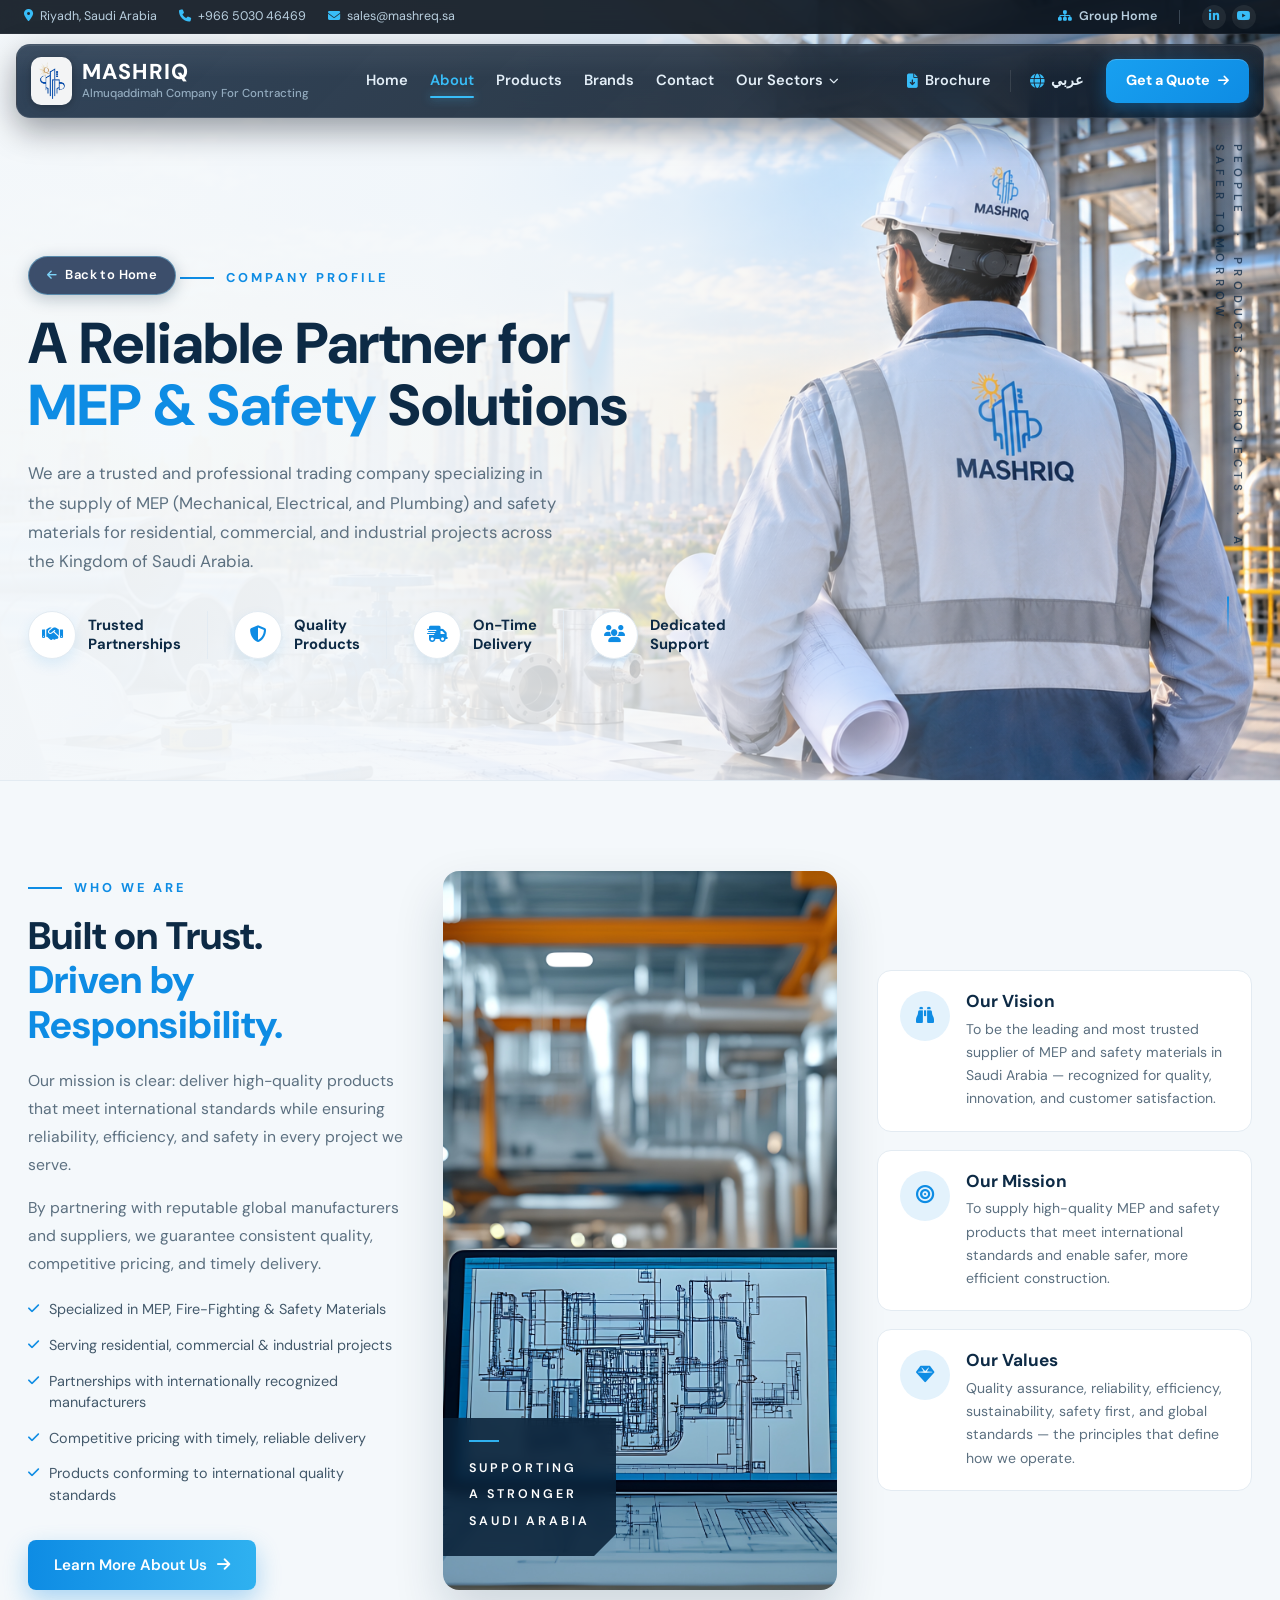
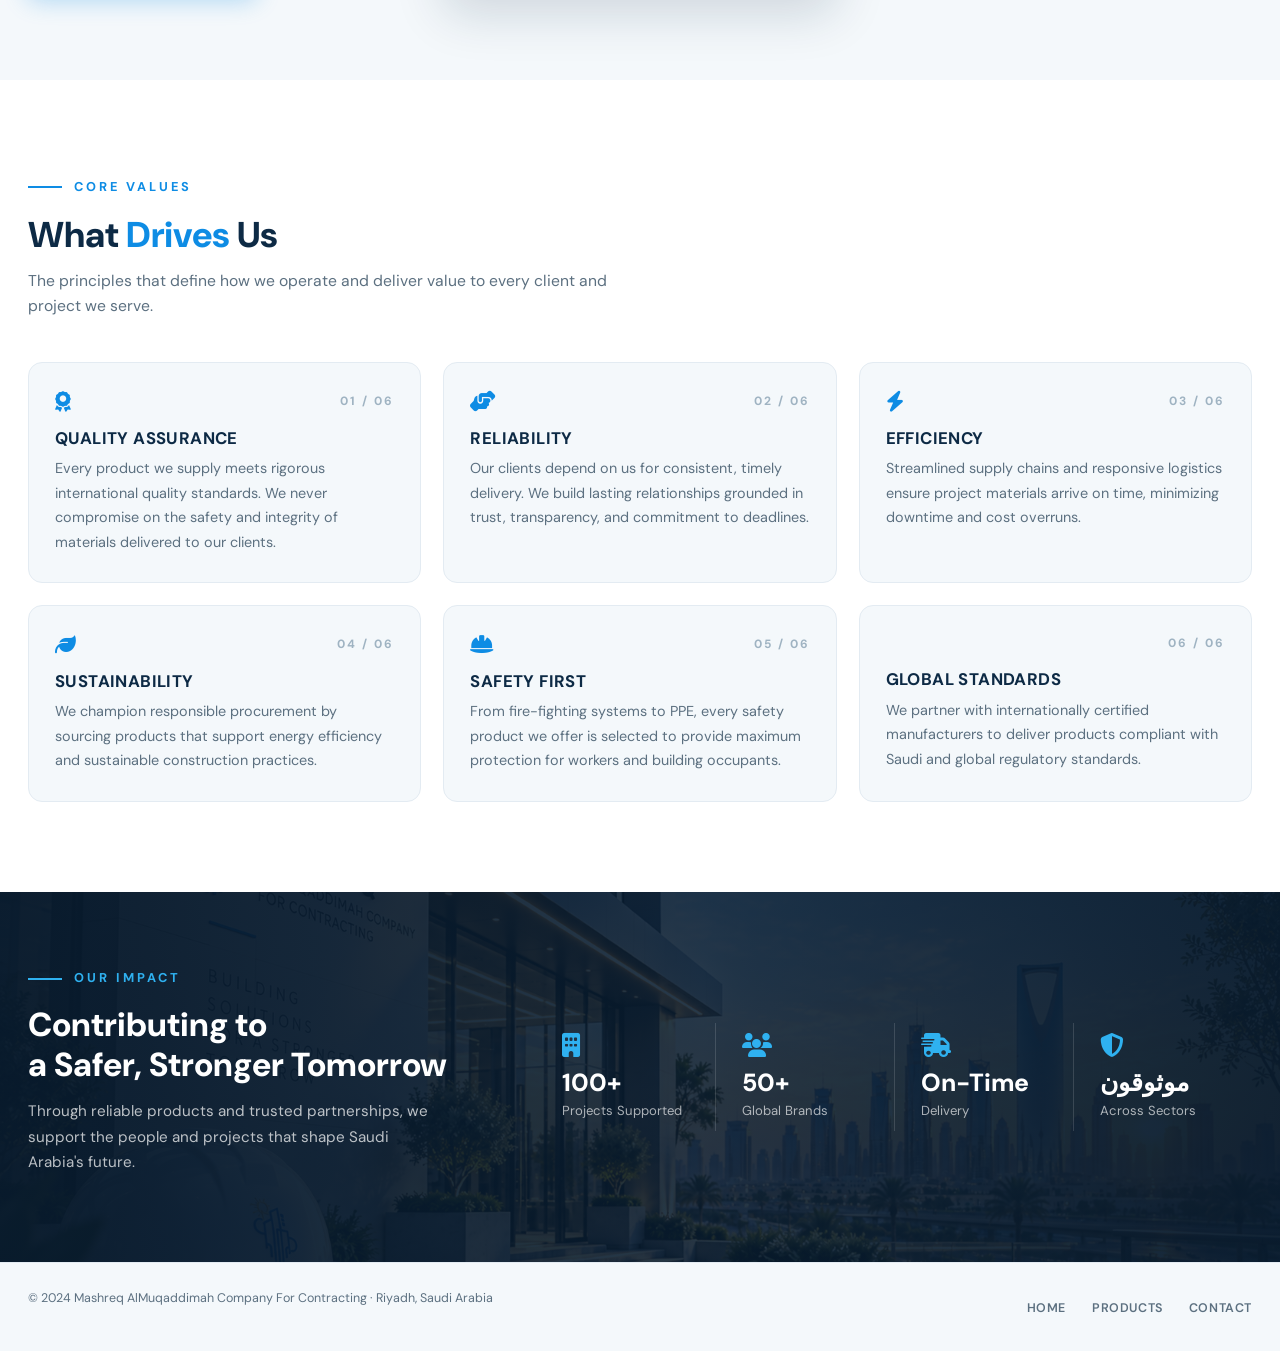
==== commit 088945b0: "Redesign navbar, add sector pages, complete Arabic translations - Navbar: rebuilt as one shared dark" ====
--- a/aboutus.html
+++ b/aboutus.html
@@ -10,7 +10,7 @@
   <link rel="preconnect" href="https://fonts.gstatic.com" crossorigin>
   <link href="https://fonts.googleapis.com/css2?family=DM+Sans:ital,opsz,wght@0,9..40,300;0,9..40,400;0,9..40,500;0,9..40,600;0,9..40,700;1,9..40,400&family=DM+Serif+Display:ital@0;1&family=IBM+Plex+Mono:wght@400;500;600&display=swap" rel="stylesheet">
   <link rel="stylesheet" href="https://cdnjs.cloudflare.com/ajax/libs/font-awesome/6.5.0/css/all.min.css">
-  <link rel="stylesheet" href="styles.css?v=10">
+  <link rel="stylesheet" href="styles.css?v=19">
   <style>
     :root {
       --ab-navy: #0d2a45;
@@ -251,281 +251,14 @@
   </style>
   <!-- ============== NAV2 (same as index) ============== -->
 <style>
-    /* ── Navbar redesign (mockup style) ── */
-    .nav2-wrap {
-      position: fixed;
-      top: 0;
-      left: 0;
-      right: 0;
-      z-index: 1030;
-    }
-    .nav2-utility {
-      background: rgba(6, 20, 34, 0.92);
-      backdrop-filter: blur(10px);
-      -webkit-backdrop-filter: blur(10px);
-      color: #cfe6f5;
-      font-size: 0.82rem;
-    }
-    .nav2-utility-inner {
-      max-width: 1780px;
-      margin: 0 auto;
-      padding: 8px 28px;
-      display: flex;
-      align-items: center;
-      justify-content: space-between;
-      gap: 18px;
-    }
-    .nav2-u-left,
-    .nav2-u-right {
-      display: flex;
-      align-items: center;
-      gap: 0;
-      list-style: none;
-      margin: 0;
-      padding: 0;
-    }
-    .nav2-u-left li,
-    .nav2-u-right li {
-      display: flex;
-      align-items: center;
-    }
-    .nav2-u-left li:not(:first-child)::before,
-    .nav2-u-right li:not(:first-child)::before {
-      content: '';
-      width: 1px;
-      height: 12px;
-      background: rgba(207, 230, 245, 0.3);
-      margin: 0 16px;
-    }
-    .nav2-u-left a,
-    .nav2-u-right a,
-    .nav2-u-right span {
-      color: #cfe6f5;
-      text-decoration: none;
-      white-space: nowrap;
-      transition: color 0.15s;
-    }
-    .nav2-u-left a:hover,
-    .nav2-u-right a:hover { color: #38bdf8; }
-    .nav2-u-right i { color: #38bdf8; margin-right: 7px; }
-    .nav2-u-soc {
-      display: flex;
-      gap: 14px;
-      margin-left: 18px;
-    }
-    .nav2-u-soc a {
-      color: #9fc3da;
-      font-size: 0.95rem;
-    }
-    .nav2-u-soc a:hover { color: #38bdf8; }
-
-    /* Floating glass navbar */
-    .nav2-main {
-      margin: 10px auto 0;
-      max-width: 1780px;
-      background: linear-gradient(120deg, rgba(240, 246, 251, 0.97) 0%, rgba(219, 233, 244, 0.93) 55%, rgba(205, 224, 239, 0.9) 100%);
-      backdrop-filter: blur(14px);
-      -webkit-backdrop-filter: blur(14px);
-      border-radius: 12px;
-      box-shadow: 0 10px 34px rgba(2, 12, 24, 0.35);
-    }
-    .nav2-main-inner {
-      max-width: 1780px;
-      margin: 0 auto;
-      padding: 14px 40px;
-      display: flex;
-      align-items: center;
-      justify-content: space-between;
-      gap: 20px;
-    }
-    .nav2-brand {
-      display: flex;
-      align-items: center;
-      gap: 12px;
-      text-decoration: none;
-      flex-shrink: 0;
-    }
-    .nav2-brand img {
-      height: 110px;
-      width: auto;
-    }
-    .nav2-brand-name {
-      display: block;
-      font-size: 2.3rem;
-      font-weight: 800;
-      color: #0d1b2a;
-      letter-spacing: 0.5px;
-      line-height: 1.15;
-    }
-    .nav2-brand-sub {
-      display: block;
-      font-size: 0.85rem;
-      font-weight: 600;
-      color: #4a5c6d;
-      letter-spacing: 1.3px;
-      text-transform: uppercase;
-      line-height: 1.5;
-    }
-    .nav2-links {
-      display: flex;
-      align-items: center;
-      gap: 4px;
-      list-style: none;
-      margin: 0;
-      padding: 0;
-    }
-    .nav2-link {
-      position: relative;
-      display: block;
-      padding: 12px 13px;
-      color: #14293c;
-      font-size: 1.08rem;
-      font-weight: 600;
-      text-decoration: none;
-      border-radius: 8px;
-      transition: color 0.15s, background 0.15s;
-    }
-    .nav2-link:hover { color: #0ea5e9; }
-    .nav2-link.active { color: #0ea5e9; }
-    .nav2-link.active::after {
-      content: '';
-      position: absolute;
-      left: 14px;
-      right: 14px;
-      bottom: 4px;
-      height: 2px;
-      border-radius: 2px;
-      background: #0ea5e9;
-    }
-    .nav2-dd {
-      position: relative;
-    }
-    .nav2-dd > .nav2-link::after {
-      content: '▾';
-      font-size: 0.65rem;
-      margin-left: 5px;
-    }
-    .nav2-dd-menu {
-      position: absolute;
-      top: calc(100% + 8px);
-      left: 0;
-      min-width: 230px;
-      background: #fff;
-      border-radius: 10px;
-      box-shadow: 0 16px 44px rgba(2, 12, 24, 0.25);
-      padding: 8px 0;
-      opacity: 0;
-      pointer-events: none;
-      transform: translateY(-6px);
-      transition: opacity 0.18s, transform 0.18s;
-      z-index: 1100;
-    }
-    .nav2-dd:hover .nav2-dd-menu,
-    .nav2-dd:focus-within .nav2-dd-menu {
-      opacity: 1;
-      pointer-events: all;
-      transform: translateY(0);
-    }
-    .nav2-dd-menu a {
-      display: block;
-      padding: 10px 18px;
-      color: #14293c;
-      font-size: 0.92rem;
-      font-weight: 500;
-      text-decoration: none;
-    }
-    .nav2-dd-menu a:hover { background: #eaf4fb; color: #0ea5e9; }
-
-    .nav2-right {
-      display: flex;
-      align-items: center;
-      gap: 12px;
-      flex-shrink: 0;
-    }
-    .nav2-icon-btn {
-      width: 44px;
-      height: 44px;
-      border-radius: 50%;
-      border: 1px solid rgba(20, 41, 60, 0.18);
-      background: rgba(255, 255, 255, 0.55);
-      color: #14293c;
-      font-size: 1rem;
-      cursor: pointer;
-      display: flex;
-      align-items: center;
-      justify-content: center;
-      transition: background 0.2s, color 0.2s, border-color 0.2s, transform 0.2s;
-    }
-    .nav2-icon-btn:hover {
-      background: #0ea5e9;
-      border-color: #0ea5e9;
-      color: #fff;
-      transform: translateY(-2px);
-    }
-    .nav2-icon-btn.dl { position: relative; }
-    .nav2-icon-btn.dl::after {
-      content: '';
-      position: absolute;
-      top: 2px;
-      right: 2px;
-      width: 10px;
-      height: 10px;
-      border-radius: 50%;
-      background: #0e8ce4;
-      border: 2px solid #eef4f9;
-    }
-    .nav2-sep {
-      width: 1px;
-      height: 26px;
-      background: rgba(20, 41, 60, 0.18);
-    }
-    .nav2-lang {
-      display: flex;
-      align-items: center;
-      gap: 7px;
-      background: none;
-      border: none;
-      color: #14293c;
-      font-size: 1rem;
-      font-weight: 600;
-      cursor: pointer;
-    }
-    .nav2-lang:hover { color: #0ea5e9; }
-    .nav2-quote {
-      display: inline-flex;
-      align-items: center;
-      gap: 9px;
-      background: #0e8ce4;
-      color: #fff;
-      font-size: 0.95rem;
-      font-weight: 700;
-      padding: 14px 26px;
-      border-radius: 9px;
-      text-decoration: none;
-      box-shadow: 0 8px 22px rgba(14, 140, 228, 0.4);
-      transition: background 0.2s, transform 0.2s;
-    }
-    .nav2-quote:hover {
-      background: #0b74c2;
-      transform: translateY(-1px);
-      color: #fff;
-    }
+  /* page rules (navbar styles now live in styles.css) */
+
 
     /* Push page content below fixed nav */
     body { padding-top: 0 !important; }
+
     #navbar.navbar-custom { display: none !important; }
 
-    @media (max-width: 1140px) {
-      .nav2-links { display: none; }
-    }
-    @media (max-width: 768px) {
-      .nav2-utility-inner { padding: 6px 16px; font-size: 0.72rem; }
-      .nav2-u-left { display: none; }
-      .nav2-main { margin: 8px 12px 0; }
-      .nav2-right .nav2-quote { padding: 11px 16px; font-size: 0.85rem; }
-      .nav2-icon-btn { width: 38px; height: 38px; font-size: 0.85rem; }
-      .nav2-sep { display: none; }
-    }
     /* ---- Back to Home pill (top of hero) ---- */
   .back-home {
     display: inline-flex; align-items: center; gap: 8px;
@@ -538,9 +271,13 @@
     backdrop-filter: blur(6px); -webkit-backdrop-filter: blur(6px);
     transition: background .18s ease, transform .18s ease, color .18s ease;
   }
+
   .back-home i { font-size: 11px; transition: transform .18s ease; }
+
   .back-home:hover { background: #fff; color: #14294c; transform: translateX(-2px); }
+
   .back-home:hover i { transform: translateX(-2px); }
+
   /* ---- Back to Home pill on light heroes: dark bluish tint ---- */
   .back-home.on-light {
     background: rgba(20, 41, 76, 0.82);
@@ -549,16 +286,19 @@
     box-shadow: 0 4px 16px rgba(13, 42, 69, 0.25);
     backdrop-filter: blur(6px); -webkit-backdrop-filter: blur(6px);
   }
+
   .back-home.on-light i { color: #7dd3f8; }
+
   .back-home.on-light:hover { background: #0e8ce4; border-color: #0e8ce4; color: #fff; }
+
   .back-home.on-light:hover i { color: #fff; }
-</style>
+  </style>
   
   <link href="https://fonts.googleapis.com/css2?family=Tajawal:wght@400;500;700;800&display=swap" rel="stylesheet">
   <style>
     html[lang="ar"] body, html[lang="ar"] h1, html[lang="ar"] h2, html[lang="ar"] h3, html[lang="ar"] h4, html[lang="ar"] h5, html[lang="ar"] h6,
     html[lang="ar"] p, html[lang="ar"] span, html[lang="ar"] b, html[lang="ar"] small, html[lang="ar"] li, html[lang="ar"] a, html[lang="ar"] button { font-family: 'Tajawal', 'DM Sans', sans-serif !important; }
-    html[lang="ar"] h1 { font-size: calc(1em * 0.94); line-height: 1.35; }
+    html[lang="ar"] h1 { line-height: 1.35; }
     html[lang="ar"] h2 { line-height: 1.4; }
     html[lang="ar"] * { letter-spacing: 0 !important; }
     html[lang="ar"] a[href^="tel"], html[lang="ar"] a[href^="mailto"], html[lang="ar"] .ab-vertical { direction: ltr; unicode-bidi: embed; }
@@ -568,67 +308,59 @@
 </head>
 <body>
 
-<div class="nav2-wrap">
+  
+<div class="nav2-wrap" id="nav2">
     <div class="nav2-utility">
       <div class="nav2-utility-inner">
-        <ul class="nav2-u-left">
-          <li><a href="./mep-home.html#products">MEP Supply</a></li>
-          <li><a href="./mep-home.html#about" data-i18n="sect_link1">Trading &amp; Contracting</a></li>
-          <li><a href="./mep-home.html">Mashriq Group</a></li>
+        <ul class="nav2-u-list">
+          <li><span><i class="fa-solid fa-location-dot"></i><span data-i18n="tb_location">Riyadh, Saudi Arabia</span></span></li>
+          <li><a href="tel:+966503046469"><i class="fa-solid fa-phone"></i><bdi>+966 5030 46469</bdi></a></li>
+          <li><a href="mailto:sales@mashreq.sa"><i class="fa-solid fa-envelope"></i>sales@mashreq.sa</a></li>
         </ul>
-        <ul class="nav2-u-right">
-          <li><span><i class="fa-solid fa-location-dot"></i> Riyadh, Saudi Arabia</span></li>
-          <li><a href="tel:+966503046469"><i class="fa-solid fa-phone"></i> +966 5030 46469</a></li>
-          <li><a href="mailto:sales@mashreq.sa"><i class="fa-solid fa-envelope"></i> sales@mashreq.sa</a></li>
-          <li>
-            <span class="nav2-u-soc">
-              <a href="#" aria-label="LinkedIn"><i class="fa-brands fa-linkedin-in"></i></a>
-              <a href="#" aria-label="YouTube"><i class="fa-brands fa-youtube"></i></a>
-            </span>
+        <ul class="nav2-u-list">
+          <li><a class="nav2-u-group" href="./index.html"><i class="fa-solid fa-sitemap"></i><span data-i18n="tb_group">Group Home</span></a></li>
+          <li class="nav2-u-divider" aria-hidden="true"></li>
+          <li class="nav2-u-soc">
+            <a href="#" aria-label="LinkedIn"><i class="fa-brands fa-linkedin-in"></i></a>
+            <a href="#" aria-label="YouTube"><i class="fa-brands fa-youtube"></i></a>
           </li>
         </ul>
       </div>
     </div>
 
-    <nav class="nav2-main">
+    <nav class="nav2-main" aria-label="Main navigation">
       <div class="nav2-main-inner">
-        <a href="./mep-home.html" class="nav2-brand">
-          <img src="./images/logo.png" alt="Mashreq Logo">
-          <span>
+        <a href="./index.html" class="nav2-brand" title="Mashriq Group home">
+          <img src="./images/logo.png" alt="Mashriq Almuqaddimah logo">
+          <span class="nav2-brand-text">
             <span class="nav2-brand-name" data-i18n="brand_name">MASHRIQ</span>
-            <span class="nav2-brand-sub" data-i18n="brand_tagline">Almuqaddimah Company<br>For Contracting</span>
+            <span class="nav2-brand-sub" data-i18n="brand_sub">Almuqaddimah Company For Contracting</span>
           </span>
         </a>
 
         <ul class="nav2-links">
           <li><a class="nav2-link" href="./mep-home.html" data-i18n="nav_home">Home</a></li>
           <li><a class="nav2-link active" href="./aboutus.html" data-i18n="nav_about">About</a></li>
+          <li><a class="nav2-link" href="./products.html" data-i18n="nav_products">Products</a></li>
+          <li><a class="nav2-link" href="./brands.html" data-i18n="nav_brands">Brands</a></li>
+          <li><a class="nav2-link" href="./contact.html" data-i18n="nav_contact">Contact</a></li>
           <li class="nav2-dd">
-            <a class="nav2-link" href="./products.html" data-i18n="nav_products">Products</a>
-          </li>
-          <li class="nav2-dd">
-            <a class="nav2-link" href="#">Our Sectors</a>
+            <a class="nav2-link" href="#" aria-haspopup="true"><span data-i18n="nav_sectors">Our Sectors</span><i class="fa-solid fa-chevron-down nav2-caret" aria-hidden="true"></i></a>
             <div class="nav2-dd-menu">
+              <a href="./sectors.html" data-i18n="x_all_sectors">All Sectors</a>
               <a href="./mep-home.html" data-i18n="sect_link1">Trading &amp; Contracting</a>
-              <a href="./sectors.html" data-i18n="sect_link2">Mashreq Rentals</a>
-              <a href="./sectors.html" data-i18n="sect_link3">Mashreq Operation &amp; Maintenance</a>
-              <a href="./sectors.html" data-i18n="sect_link4">Mashreq Facility Management</a>
+              <a href="./sector-rentals.html" data-i18n="sect_link2">Mashreq Rentals</a>
+              <a href="./sector-om.html" data-i18n="sect_link3">Mashreq Operation &amp; Maintenance</a>
+              <a href="./sector-fm.html" data-i18n="sect_link4">Mashreq Facility Management</a>
             </div>
           </li>
-          <li><a class="nav2-link" href="./brands.html" data-i18n="nav_brands">Brands</a></li>
-          <li><a class="nav2-link" href="./contact.html" data-i18n="nav_contact">Contact</a></li>
-          <li><a class="nav2-link" href="./mep-home.html">Mashriq Group</a></li>
         </ul>
 
         <div class="nav2-right">
-          <button class="nav2-icon-btn" title="Search" aria-label="Search"><i class="fa-solid fa-magnifying-glass"></i></button>
-          <a class="nav2-icon-btn dl" href="files/a4%20brochure%20final.pdf" download title="Downloads / Catalogue" aria-label="Download Brochure"><i class="fa-solid fa-download"></i></a>
-          <button class="nav2-icon-btn" title="Account" aria-label="Profile"><i class="fa-regular fa-user"></i></button>
-          <span class="nav2-sep"></span>
-          <button class="nav2-lang" id="langToggle" title="Toggle Language">
-            <i class="fa-solid fa-globe"></i> عربي
-          </button>
-          <a class="nav2-quote" href="./get-quote.html" data-i18n="nav_quote">Get a Quote <i class="fa-solid fa-arrow-right"></i></a>
+          <a class="nav2-text-btn" href="files/a4%20brochure%20final.pdf" download title="Download company brochure"><i class="fa-solid fa-file-arrow-down"></i><span class="lbl" data-i18n="x_brochure">Brochure</span></a>
+          <span class="nav2-sep" aria-hidden="true"></span>
+          <button class="nav2-text-btn nav2-lang" id="langToggle" type="button" title="Switch language"><i class="fa-solid fa-globe"></i> عربي</button>
+          <a class="nav2-quote" href="./get-quote.html"><span data-i18n="nav_quote">Get a Quote</span><i class="fa-solid fa-arrow-right" aria-hidden="true"></i></a>
         </div>
       </div>
     </nav>
@@ -642,10 +374,10 @@
   <div class="mob-nav-bar">
 
     <!-- Brand -->
-    <a href="./mep-home.html" class="mob-brand">
+    <a href="./index.html" class="mob-brand" title="Mashriq Group home">
       <img src="./images/logo.png" alt="Mashriq Logo" class="mob-logo">
       <div class="mob-brand-info">
-        <span class="mob-brand-name">MASHRIQ</span>
+        <span data-i18n="brand_name" class="mob-brand-name">MASHRIQ</span>
         <span class="mob-brand-tagline" data-i18n="brand_tagline">Almuqaddimah Company For Contracting</span>
         <span class="mob-brand-sub">+966 503046469 | sales@mashreq.sa</span>
       </div>
@@ -666,10 +398,10 @@
 
       <!-- Top row in overlay -->
       <div class="mob-overlay-top">
-        <a href="./mep-home.html" class="mob-brand">
+        <a href="./index.html" class="mob-brand" title="Mashriq Group home">
           <img src="./images/logo.png" alt="Mashriq Logo" class="mob-logo">
           <div class="mob-brand-info">
-            <span class="mob-brand-name">MASHRIQ</span>
+            <span data-i18n="brand_name" class="mob-brand-name">MASHRIQ</span>
             <span class="mob-brand-tagline" data-i18n="brand_tagline">Almuqaddimah Company For Contracting</span>
             <span class="mob-brand-sub">+966 503046469 | sales@mashreq.sa</span>
           </div>
@@ -688,10 +420,11 @@
             <i class="fa-solid fa-chevron-down mob-chev"></i>
           </button>
           <div class="mob-acc-body" id="mobAccBody">
+            <a href="./sectors.html" class="mob-sub-link" data-i18n="x_all_sectors">All Sectors</a>
             <a href="./mep-home.html" class="mob-sub-link" data-i18n="sect_link1">Trading &amp; Contracting</a>
-            <a href="./sectors.html" class="mob-sub-link" data-i18n="sect_link2">Mashreq Rentals</a>
-            <a href="./sectors.html" class="mob-sub-link" data-i18n="sect_link3">Mashreq Operation &amp; Maintenance</a>
-            <a href="./sectors.html" class="mob-sub-link" data-i18n="sect_link4">Mashreq Facility Management</a>
+            <a href="./sector-rentals.html" class="mob-sub-link" data-i18n="sect_link2">Mashreq Rentals</a>
+            <a href="./sector-om.html" class="mob-sub-link" data-i18n="sect_link3">Mashreq Operation &amp; Maintenance</a>
+            <a href="./sector-fm.html" class="mob-sub-link" data-i18n="sect_link4">Mashreq Facility Management</a>
           </div>
         </li>
         <li><a href="./products.html" class="mob-menu-link"><i class="fa-solid fa-box-open"></i><span data-i18n="nav_products">Our Products</span></a></li>
@@ -703,7 +436,7 @@
       <div class="mob-contact">
         <a href="tel:+966503046469"><i class="fa-solid fa-phone"></i>+966 50 304 6469</a>
         <a href="mailto:sales@mashreq.sa"><i class="fa-solid fa-envelope"></i>sales@mashreq.sa</a>
-        <span class="mob-c-item"><i class="fa-solid fa-location-dot"></i>Riyadh, Saudi Arabia</span>
+        <span class="mob-c-item"><i class="fa-solid fa-location-dot"></i><span data-i18n="tb_location">Riyadh, Saudi Arabia</span></span>
       </div>
 
       <!-- Socials -->
@@ -883,7 +616,7 @@
         </div>
         <div class="ab-stat">
           <i class="fa-solid fa-truck-fast"></i>
-          <b dir="ltr">On-Time</b>
+          <b data-i18n="x_ab_ontime" dir="ltr">On-Time</b>
           <small data-i18n="ab_stat3">Delivery</small>
         </div>
         <div class="ab-stat">
@@ -897,7 +630,7 @@
 
   <!-- FOOTER -->
   <footer class="mini-footer">
-    <p dir="ltr">© 2024 Mashreq AlMuqaddimah Company For Contracting · Riyadh, Saudi Arabia</p>
+    <p data-i18n="x_ft_copy_short" dir="ltr">© 2024 Mashreq AlMuqaddimah Company For Contracting · Riyadh, Saudi Arabia</p>
     <div class="links">
       <a href="mep-home.html" data-i18n="ab_ft_home">Home</a>
       <a href="products.html" data-i18n="ab_ft_products">Products</a>
@@ -906,7 +639,8 @@
   </footer>
 
   <script src="https://cdn.jsdelivr.net/npm/bootstrap@5.3.2/dist/js/bootstrap.bundle.min.js"></script>
-  <script src="translations.js?v=6"></script>
+  <script src="./nav.js?v=1"></script>
+<script src="translations.js?v=11"></script>
   <script>
     const obs = new IntersectionObserver(
       entries => entries.forEach(e => e.target.classList.toggle('visible', e.isIntersecting)),
--- a/styles.css
+++ b/styles.css
@@ -63,14 +63,15 @@
   
   
   * {
-  max-width: 100%;
   box-sizing: border-box;
 }
 
 html, body {
   overflow-x: hidden;
   width: 100%;
-}
+  max-width: 100%;
+}
+img { max-width: 100%; height: auto; }
 
    
 /* ── Navbar base ── */
@@ -1336,22 +1337,25 @@
     display: flex;
     align-items: center;
     justify-content: space-between;
-    gap: 10px;
+    gap: 8px;
     flex-wrap: wrap;
-    padding: 7px 18px;
+    padding: 7px 14px;
     background: rgba(6, 20, 34, 0.96);
     color: #cfe6f5;
     font-size: 0.72rem;
     font-weight: 600;
+    max-width: 100%;
+    overflow: hidden;
   }
   .mob-topbar a { color: #cfe6f5; text-decoration: none; display: inline-flex; align-items: center; gap: 6px; white-space: nowrap; transition: color .15s ease; }
   .mob-topbar a:hover { color: #38bdf8; }
   .mob-topbar i { color: #38bdf8; font-size: 0.72rem; }
   .mob-topbar .mob-tb-group { color: #38bdf8; font-weight: 700; }
-  .mob-topbar .mob-tb-item + .mob-tb-item { margin-left: 14px; }
+  .mob-topbar .mob-tb-item + .mob-tb-item { margin-left: 10px; }
   @media (max-width: 480px) {
-    .mob-topbar { font-size: 0.66rem; padding: 6px 14px; gap: 6px; }
-    .mob-topbar .mob-tb-item + .mob-tb-item { margin-left: 10px; }
+    .mob-topbar { font-size: 0.64rem; padding: 6px 12px; gap: 4px; justify-content: center; }
+    .mob-topbar .mob-tb-item + .mob-tb-item { margin-left: 8px; }
+    .mob-topbar .mob-tb-item:nth-child(2) { display: none; } /* keep phone + Mashriq Group */
   }
   .mob-nav {
     display: block;
@@ -1359,7 +1363,7 @@
     top: 0; left: 0; right: 0;
     z-index: 9999;
     width: 100%;
-    max-width: 100vw;
+    max-width: 100%;
   }
 
   /* ── Top bar (white, clean) ── */
@@ -1381,8 +1385,8 @@
     text-decoration: none;
   }
   .mob-logo {
-    width: 44px;
-    height: 44px;
+    width: 58px;
+    height: 58px;
     object-fit: contain;
   }
   .mob-brand-info {
@@ -2189,48 +2193,93 @@
    MOBILE NAV REDESIGN — overrides (must come after old rules)
    ============================================================ */
 
-/* Brand tagline + contact under name (mobile bar) */
-  .mob-logo { width: 52px; height: 52px; }
-  .mob-nav-bar { min-height: 96px; }
-  .mob-overlay-top { min-height: 96px; }
+@media (max-width: 991px) {
+  /* Compact sticky bar so burger / actions never get pushed off-screen */
+  .mob-nav-bar {
+    height: auto;
+    min-height: 72px;
+    padding: 8px 14px;
+    gap: 8px;
+  }
+  .mob-brand {
+    min-width: 0;
+    flex: 1 1 auto;
+    overflow: hidden;
+  }
+  .mob-brand-info {
+    min-width: 0;
+    overflow: hidden;
+  }
+  .mob-logo {
+    width: 58px;
+    height: 58px;
+    flex-shrink: 0;
+  }
+  .mob-brand-name {
+    font-size: 1.05rem;
+    white-space: nowrap;
+    overflow: hidden;
+    text-overflow: ellipsis;
+  }
+  /* Show company tagline; keep phone/email off the sticky bar */
+  .mob-nav-bar .mob-brand-tagline {
+    display: block !important;
+    font-family: 'Outfit', 'DM Sans', sans-serif;
+    font-size: 0.58rem;
+    font-weight: 600;
+    letter-spacing: 0.3px;
+    color: #5c7080;
+    text-transform: uppercase;
+    line-height: 1.25;
+    white-space: normal;
+    max-width: 100%;
+  }
+  .mob-nav-bar .mob-brand-sub {
+    display: none !important;
+  }
+  .mob-bar-actions {
+    flex-shrink: 0;
+    margin-left: auto;
+    gap: 6px;
+  }
+  .mob-burger {
+    display: flex !important;
+    flex-shrink: 0;
+  }
+
+  /* Overlay brand can show full company info */
+  .mob-overlay-top {
+    height: auto;
+    min-height: 72px;
+    padding: 10px 18px;
+  }
   .mob-overlay-top .mob-logo {
-    width: 52px; height: 52px;
+    width: 58px;
+    height: 58px;
     background: #fff;
     border-radius: 10px;
-    padding: 5px;
-  }
-  .mob-brand-tagline {
+    padding: 4px;
+  }
+  .mob-overlay .mob-brand-tagline {
+    display: block;
     font-family: 'Outfit', 'DM Sans', sans-serif;
     font-size: 0.62rem;
     font-weight: 600;
     letter-spacing: 0.4px;
-    color: #5c7080;
+    color: rgba(160, 200, 225, 0.8);
     text-transform: uppercase;
     line-height: 1.3;
-    white-space: nowrap;
-  }
-  .mob-brand-sub {
+    white-space: normal;
+  }
+  .mob-overlay .mob-brand-sub {
     display: block !important;
-    font-size: 0.78rem;
-    color: #0e8ce4;
+    font-size: 0.72rem;
+    color: #7dd3f8;
     font-weight: 600;
     letter-spacing: 0.2px;
-    white-space: nowrap;
-  }
-  .mob-nav-bar { height: auto; padding: 8px 18px; }
-  .mob-logo { width: 64px; height: 64px; }
-  .mob-brand-name { font-size: 1.05rem; }
-  .mob-overlay-top { height: auto; padding: 10px 18px; }
-  .mob-overlay-top .mob-logo {
-    width: 64px; height: 64px;
-    background: #fff;
-    border-radius: 10px;
-    padding: 4px;
-  }
-  .mob-overlay-top .mob-brand-tagline { color: rgba(160, 200, 225, 0.8); }
-  .mob-overlay-top .mob-brand-sub { color: #7dd3f8; }
-
-@media (max-width: 991px) {
+    white-space: normal;
+  }
+
   .mob-menu-link {
     justify-content: flex-start;
     gap: 14px;
@@ -2241,3 +2290,330 @@
   .mob-overlay.is-open { transform: translateX(0) !important; }
   [dir="rtl"] .mob-overlay.is-open { transform: translateX(0) !important; }
 }
+
+
+/* =====================================================================
+   SHARED DESKTOP NAVBAR (nav2) — dark glass theme, used by every inner page.
+   Edit here only; markup lives in each page inside <div class="nav2-wrap">.
+   Hidden ≤991px (mobile uses .mob-nav — see media query above).
+   ===================================================================== */
+.nav2-wrap {
+  --nv-text: #e3eef7;          /* link text */
+  --nv-muted: #93abbf;         /* tagline, secondary text */
+  --nv-accent: #38bdf8;        /* active / hover text */
+  --nv-cta: #0e8ce4;           /* Get a Quote button */
+  --nv-cta-dark: #0b74c2;
+  --nv-hover: rgba(56, 189, 248, 0.12);
+  --nv-line: rgba(255, 255, 255, 0.10);
+  --nv-glass: rgba(8, 22, 38, 0.84);
+  --nv-glass-strong: rgba(7, 19, 33, 0.92);
+  position: fixed;
+  top: 0; left: 0; right: 0;
+  z-index: 1030;
+}
+
+/* ── Utility bar: contact info + group link + social ── */
+.nav2-utility {
+  background: rgba(4, 13, 23, 0.88);
+  backdrop-filter: blur(12px);
+  -webkit-backdrop-filter: blur(12px);
+  border-bottom: 1px solid rgba(255, 255, 255, 0.05);
+  height: 34px;
+  overflow: hidden;
+  transition: height .3s ease, opacity .25s ease;
+}
+.nav2-utility-inner {
+  max-width: 1320px;
+  height: 100%;
+  margin: 0 auto;
+  padding: 0 24px;
+  display: flex;
+  align-items: center;
+  justify-content: space-between;
+  gap: 16px;
+}
+.nav2-u-list {
+  display: flex;
+  align-items: center;
+  gap: 22px;
+  list-style: none;
+  margin: 0;
+  padding: 0;
+}
+.nav2-u-list li { display: flex; align-items: center; }
+.nav2-u-list a,
+.nav2-u-list span {
+  display: inline-flex;
+  align-items: center;
+  gap: 7px;
+  color: #b9cfdf;
+  font-size: .78rem;
+  text-decoration: none;
+  white-space: nowrap;
+  transition: color .15s;
+}
+.nav2-u-list a:hover { color: #fff; }
+.nav2-u-list i { color: var(--nv-accent); font-size: .76rem; }
+.nav2-u-group { font-weight: 600; }
+.nav2-u-divider { width: 1px; height: 14px; background: rgba(185, 207, 223, .25); }
+.nav2-u-soc { gap: 6px; }
+.nav2-u-soc a {
+  width: 24px; height: 24px;
+  justify-content: center;
+  border-radius: 50%;
+  background: rgba(255, 255, 255, .07);
+  transition: background .15s;
+}
+.nav2-u-soc a:hover { background: var(--nv-cta); }
+.nav2-u-soc a:hover i { color: #fff; }
+
+/* ── Main bar: dark frosted glass ── */
+.nav2-main {
+  position: relative;
+  max-width: 1320px;
+  width: calc(100% - 48px);
+  margin: 10px auto 0;
+  background: linear-gradient(135deg, rgba(16, 38, 62, 0.86) 0%, var(--nv-glass) 55%, rgba(6, 18, 32, 0.86) 100%);
+  backdrop-filter: blur(18px) saturate(150%);
+  -webkit-backdrop-filter: blur(18px) saturate(150%);
+  border: 1px solid var(--nv-line);
+  border-radius: 14px;
+  box-shadow:
+    0 12px 32px rgba(0, 8, 18, .38),
+    inset 0 1px 0 rgba(255, 255, 255, .08);   /* top light edge = glass look */
+  transition: margin .3s ease, box-shadow .3s ease, background .3s ease;
+}
+/* subtle sheen along the top edge */
+.nav2-main::before {
+  content: '';
+  position: absolute;
+  inset: 0;
+  border-radius: inherit;
+  background: linear-gradient(180deg, rgba(255, 255, 255, .06), transparent 45%);
+  pointer-events: none;
+}
+.nav2-main-inner {
+  position: relative;
+  height: 72px;
+  padding: 0 18px;
+  display: flex;
+  align-items: center;
+  gap: 20px;
+  transition: height .3s ease;
+}
+
+/* Brand */
+.nav2-brand {
+  display: flex;
+  align-items: center;
+  gap: 10px;
+  flex-shrink: 0;
+  text-decoration: none;
+}
+/* logo is dark blue — sit it on a light tile so it stays visible on the dark glass */
+.nav2-brand img {
+  height: 48px;
+  width: auto;
+  padding: 4px 6px;
+  border-radius: 10px;
+  background: rgba(255, 255, 255, .94);
+  box-shadow: 0 2px 8px rgba(0, 0, 0, .25);
+  transition: height .3s ease;
+}
+.nav2-brand-text { display: flex; flex-direction: column; line-height: 1.1; }
+.nav2-brand-name {
+  font-size: 1.35rem;
+  font-weight: 800;
+  letter-spacing: .06em;
+  color: #fff;
+}
+.nav2-brand-sub {
+  margin-top: 3px;
+  font-size: .72rem;
+  font-weight: 500;
+  color: var(--nv-muted);
+  white-space: nowrap;
+}
+
+/* Links */
+.nav2-links {
+  display: flex;
+  align-items: center;
+  gap: 2px;
+  list-style: none;
+  margin: 0 auto;
+  padding: 0;
+}
+.nav2-link {
+  position: relative;
+  display: inline-flex;
+  align-items: center;
+  gap: 6px;
+  height: 40px;
+  padding: 0 12px;
+  border-radius: 8px;
+  color: var(--nv-text);
+  font-size: .95rem;
+  font-weight: 600;
+  text-decoration: none;
+  white-space: nowrap;
+  transition: color .15s, background .15s;
+}
+.nav2-link:hover { color: #fff; background: var(--nv-hover); }
+.nav2-link.active { color: var(--nv-accent); }
+.nav2-link.active::after {
+  content: '';
+  position: absolute;
+  left: 12px; right: 12px; bottom: 3px;
+  height: 2px;
+  border-radius: 2px;
+  background: var(--nv-accent);
+  box-shadow: 0 0 10px rgba(56, 189, 248, .7);   /* soft glow */
+}
+.nav2-caret { font-size: .6rem; transition: transform .2s; }
+
+/* Dropdown (dark glass) */
+.nav2-dd { position: relative; }
+.nav2-dd:hover .nav2-caret,
+.nav2-dd:focus-within .nav2-caret { transform: rotate(180deg); }
+.nav2-dd-menu {
+  position: absolute;
+  top: calc(100% + 12px);
+  left: 0;
+  min-width: 280px;
+  padding: 8px;
+  background: rgba(9, 24, 41, .9);
+  backdrop-filter: blur(18px) saturate(150%);
+  -webkit-backdrop-filter: blur(18px) saturate(150%);
+  border: 1px solid var(--nv-line);
+  border-radius: 12px;
+  box-shadow: 0 20px 44px rgba(0, 8, 18, .45), inset 0 1px 0 rgba(255, 255, 255, .06);
+  opacity: 0;
+  visibility: hidden;
+  transform: translateY(6px);
+  transition: opacity .18s, transform .18s, visibility .18s;
+  z-index: 5;
+}
+.nav2-dd-menu::before { /* hover bridge so the menu doesn't close in the gap */
+  content: '';
+  position: absolute;
+  top: -14px; left: 0; right: 0;
+  height: 14px;
+}
+.nav2-dd:hover .nav2-dd-menu,
+.nav2-dd:focus-within .nav2-dd-menu { opacity: 1; visibility: visible; transform: none; }
+.nav2-dd-menu a {
+  display: block;
+  padding: 10px 12px;
+  border-radius: 8px;
+  color: #d3e2ee;
+  font-size: .9rem;
+  font-weight: 500;
+  text-decoration: none;
+  transition: background .15s, color .15s;
+}
+.nav2-dd-menu a:hover { background: var(--nv-hover); color: #fff; }
+
+/* Right side: brochure · language · CTA */
+.nav2-right { display: flex; align-items: center; gap: 4px; flex-shrink: 0; }
+.nav2-text-btn {
+  display: inline-flex;
+  align-items: center;
+  gap: 7px;
+  height: 40px;
+  padding: 0 11px;
+  border: 0;
+  border-radius: 8px;
+  background: none;
+  color: var(--nv-text);
+  font: inherit;
+  font-size: .9rem;
+  font-weight: 600;
+  text-decoration: none;
+  white-space: nowrap;
+  cursor: pointer;
+  transition: color .15s, background .15s;
+}
+.nav2-text-btn i { color: var(--nv-accent); font-size: .9rem; }
+.nav2-text-btn:hover { background: var(--nv-hover); color: #fff; }
+.nav2-sep { width: 1px; height: 22px; margin: 0 4px; background: var(--nv-line); }
+/* Language toggle: quiet text button (overrides the legacy #langToggle box style above) */
+.nav2-wrap #langToggle {
+  background: none;
+  border: 0;
+  border-radius: 8px;
+  padding: 0 11px;
+  color: var(--nv-text);
+  font-size: .9rem;
+  font-weight: 600;
+  letter-spacing: 0;
+  transform: none;
+}
+.nav2-wrap #langToggle:hover { background: var(--nv-hover); color: #fff; }
+.nav2-quote {
+  display: inline-flex;
+  align-items: center;
+  gap: 8px;
+  height: 44px;
+  margin-inline-start: 8px;
+  padding: 0 20px;
+  border-radius: 10px;
+  background: linear-gradient(135deg, #18a0f0, var(--nv-cta));
+  color: #fff;
+  font-size: .9rem;
+  font-weight: 700;
+  text-decoration: none;
+  white-space: nowrap;
+  box-shadow: 0 6px 18px rgba(14, 140, 228, .4), inset 0 1px 0 rgba(255, 255, 255, .2);
+  transition: background .2s, transform .2s, box-shadow .2s;
+}
+.nav2-quote i { font-size: .78rem; }
+.nav2-quote:hover,
+.nav2-quote.active { background: var(--nv-cta-dark); color: #fff; }
+.nav2-quote:hover { transform: translateY(-1px); box-shadow: 0 8px 22px rgba(14, 140, 228, .55); }
+
+/* Keyboard focus */
+.nav2-wrap a:focus-visible,
+.nav2-wrap button:focus-visible { outline: 2px solid var(--nv-accent); outline-offset: 2px; }
+
+/* ── Scrolled state: hide utility bar, slim + darken the main bar ── */
+.nav2-wrap.is-scrolled .nav2-utility { height: 0; opacity: 0; border-bottom-color: transparent; }
+.nav2-wrap.is-scrolled .nav2-main {
+  margin-top: 8px;
+  background: var(--nv-glass-strong);
+  box-shadow: 0 14px 34px rgba(0, 8, 18, .45), inset 0 1px 0 rgba(255, 255, 255, .08);
+}
+.nav2-wrap.is-scrolled .nav2-main-inner { height: 62px; }
+.nav2-wrap.is-scrolled .nav2-brand img { height: 40px; }
+
+/* Browsers without backdrop-filter: fall back to a solid dark bar */
+@supports not ((backdrop-filter: blur(1px)) or (-webkit-backdrop-filter: blur(1px))) {
+  .nav2-main, .nav2-dd-menu { background: #0b1d30; }
+  .nav2-utility { background: #06121f; }
+}
+
+/* ── RTL (Arabic) ── */
+[dir="rtl"] .nav2-dd-menu { left: auto; right: 0; }
+[dir="rtl"] .nav2-quote .fa-arrow-right { transform: scaleX(-1); }
+[dir="rtl"] .nav2-brand-name { letter-spacing: 0; }
+
+/* ── Progressive compaction for laptops / small desktops ── */
+@media (max-width: 1280px) {
+  .nav2-main { width: calc(100% - 32px); }
+  .nav2-main-inner { gap: 12px; padding: 0 14px; }
+  .nav2-link { padding: 0 10px; font-size: .92rem; }
+  .nav2-link.active::after { left: 10px; right: 10px; }
+}
+@media (max-width: 1180px) {
+  .nav2-brand-sub { display: none; }
+  .nav2-text-btn .lbl { display: none; }   /* brochure becomes icon-only */
+  .nav2-quote { padding: 0 16px; }
+}
+@media (max-width: 1060px) {
+  .nav2-utility-inner { padding: 0 16px; }
+  .nav2-u-list { gap: 14px; }
+  .nav2-link { padding: 0 8px; font-size: .88rem; }
+  .nav2-link.active::after { left: 8px; right: 8px; }
+  .nav2-brand img { height: 42px; }
+  .nav2-brand-name { font-size: 1.2rem; }
+}
